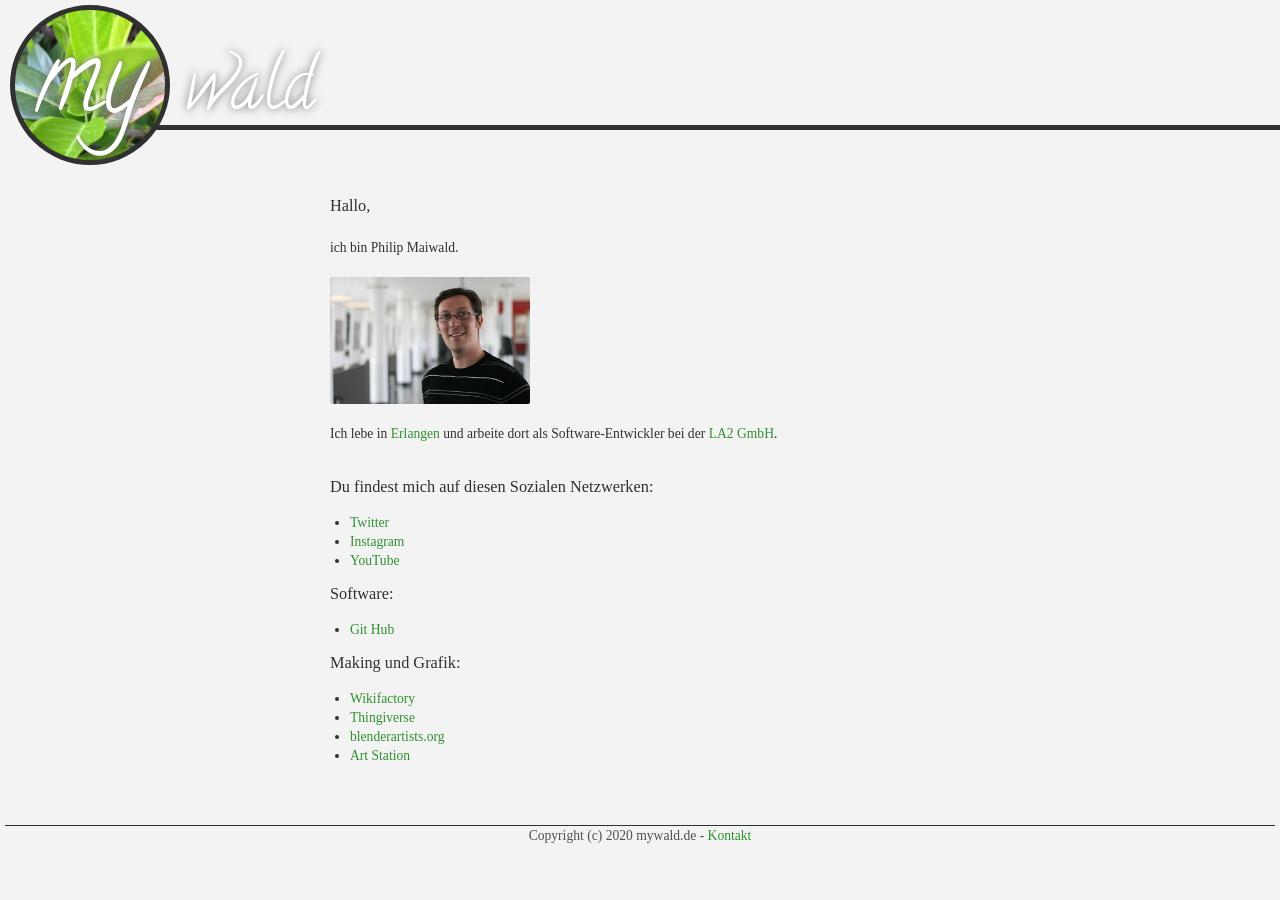
==== index.html @ 0346fffc "Webseite übernehmen (nur ausgelieferte Dateien) Aus archive/mywald2020 (64c2c71, web/) nur, was die " ====
<!doctype html>
<!-- paulirish.com/2008/conditional-stylesheets-vs-css-hacks-answer-neither/ -->
<!--[if lt IE 7]>
<html class="no-js lt-ie9 lt-ie8 lt-ie7" lang="en"> <![endif]-->
<!--[if IE 7]>
<html class="no-js lt-ie9 lt-ie8" lang="en"> <![endif]-->
<!--[if IE 8]>
<html class="no-js lt-ie9" lang="en"> <![endif]-->
<!--[if gt IE 8]><!-->
<html class="no-js" lang="en"> <!--<![endif]-->
<head>
    <meta charset="utf-8">
    <meta http-equiv="X-UA-Compatible" content="IE=edge,chrome=1">

    <title>mywald.de - Home</title>
    <meta name="description" content="">
    <meta name="viewport" content="width=device-width">
    <link rel="stylesheet" href="css/boilerplate.css">
    <link rel="stylesheet" href="css/base.css">
    <link rel="alternate" hreflang="en" href="en/index.html">

    <script src="js/libs/modernizr-2.5.3.min.js"></script>
</head>
<body>
<section id="content">
    <header>
        <div>my</div>
        <div>wald</div>
        <nav>
        </nav>
    </header>

    <aside>

    </aside>

    <section role="main">
        <article class="cols">
            <h1>Hallo,</h1>

            <p>ich bin Philip Maiwald.</p>

            <img src="img/phips.jpg" style="width:200px"/>
            <p>Ich lebe in <a href="https://www.google.de/maps/place/Erlangen/@49.5891559,10.9142722" target="_new">Erlangen</a> und arbeite dort als Software-Entwickler bei der <a href="http://www.la2.de" target="_new">LA2 GmbH</a>.</p>

            <h2>Du findest mich auf diesen Sozialen Netzwerken:</h2>
            <ul>
                <li><a href="https://twitter.com/philipmaiwald" target="_new">Twitter</a></li>
                <li><a href="https://www.instagram.com/pmywald/" target="_new">Instagram</a></li>
                <li><a href="https://www.youtube.com/channel/UCD4vo0VZ3nYKXbPnwBjCF8A" target="_new">YouTube</a></li>
            </ul>

            <h2>Software:</h2>
            <ul>
                <li><a href="https://github.com/mywald" target="_new">Git Hub</a></li>
            </ul>

            <h2>Making und Grafik:</h2>
            <ul>
                <li><a href="https://wikifactory.com/@mywald/" target="_new">Wikifactory</a></li>
                <li><a href="https://www.thingiverse.com/mywald/designs" target="_new">Thingiverse</a></li>
                <li><a href="https://blenderartists.org/u/mywald/summary" target="_new">blenderartists.org</a></li>
                <li><a href="https://www.artstation.com/artist/mywald" target="_new">Art Station</a></li>
            </ul>

        </article>
    </section>
    <footer>
        Copyright (c) 2020 mywald.de - <a href="de/impressum.html">Kontakt</a>
    </footer>

    <script src="js/libs/jquery-1.7.1.min.js"></script>
    <script src="js/plugins.js"></script>
    <script src="js/script.js"></script>
</section>
</body>
</html>
---- css/boilerplate.css ----
/*
 * HTML5 Boilerplate
 *
 * What follows is the result of much research on cross-browser styling.
 * Credit left inline and big thanks to Nicolas Gallagher, Jonathan Neal,
 * Kroc Camen, and the H5BP dev community and team.
 *
 * Detailed information about this CSS: h5bp.com/css
 *
 * ==|== normalize ==========================================================
 */


/* =============================================================================
   HTML5 display definitions
   ========================================================================== */

article, aside, details, figcaption, figure, footer, header, hgroup, nav, section { display: block; }
audio, canvas, video { display: inline-block; *display: inline; *zoom: 1; }
audio:not([controls]) { display: none; }
[hidden] { display: none; }


/* =============================================================================
   Base
   ========================================================================== */

/*
 * 1. Correct text resizing oddly in IE6/7 when body font-size is set using em units
 * 2. Prevent iOS text size adjust on device orientation change, without disabling user zoom: h5bp.com/g
 */

html { font-size: 100%; -webkit-text-size-adjust: 100%; -ms-text-size-adjust: 100%; }

html, button, input, select, textarea { font-family: sans-serif; color: #222; }

body { margin: 0; font-size: 1em; line-height: 1.4; }

/*
 * Remove text-shadow in selection highlight: h5bp.com/i
 * These selection declarations have to be separate
 * Also: hot pink! (or customize the background color to match your design)
 */

::-moz-selection { background: #fe57a1; color: #fff; text-shadow: none; }
::selection { background: #fe57a1; color: #fff; text-shadow: none; }


/* =============================================================================
   Links
   ========================================================================== */

a { color: #00e; }
a:visited { color: #551a8b; }
a:hover { color: #06e; }
a:focus { outline: thin dotted; }

/* Improve readability when focused and hovered in all browsers: h5bp.com/h */
a:hover, a:active { outline: 0; }


/* =============================================================================
   Typography
   ========================================================================== */

abbr[title] { border-bottom: 1px dotted; }

b, strong { font-weight: bold; }

blockquote { margin: 1em 40px; }

dfn { font-style: italic; }

hr { display: block; height: 1px; border: 0; border-top: 1px solid #ccc; margin: 1em 0; padding: 0; }

ins { background: #ff9; color: #000; text-decoration: none; }

mark { background: #ff0; color: #000; font-style: italic; font-weight: bold; }

/* Redeclare monospace font family: h5bp.com/j */
pre, code, kbd, samp { font-family: monospace, serif; _font-family: 'courier new', monospace; font-size: 1em; }

/* Improve readability of pre-formatted text in all browsers */
pre { white-space: pre; white-space: pre-wrap; word-wrap: break-word; }

q { quotes: none; }
q:before, q:after { content: ""; content: none; }

small { font-size: 85%; }

/* Position subscript and superscript content without affecting line-height: h5bp.com/k */
sub, sup { font-size: 75%; line-height: 0; position: relative; vertical-align: baseline; }
sup { top: -0.5em; }
sub { bottom: -0.25em; }


/* =============================================================================
   Lists
   ========================================================================== */

ul, ol { margin: 1em 0; padding: 0 0 0 40px; }
dd { margin: 0 0 0 40px; }
nav ul, nav ol { list-style: none; list-style-image: none; margin: 0; padding: 0; }


/* =============================================================================
   Embedded content
   ========================================================================== */

/*
 * 1. Improve image quality when scaled in IE7: h5bp.com/d
 * 2. Remove the gap between images and borders on image containers: h5bp.com/i/440
 */

img { border: 0; -ms-interpolation-mode: bicubic; vertical-align: middle; }

/*
 * Correct overflow not hidden in IE9
 */

svg:not(:root) { overflow: hidden; }


/* =============================================================================
   Figures
   ========================================================================== */

figure { margin: 0; }


/* =============================================================================
   Forms
   ========================================================================== */

form { margin: 0; }
fieldset { border: 0; margin: 0; padding: 0; }

/* Indicate that 'label' will shift focus to the associated form element */
label { cursor: pointer; }

/*
 * 1. Correct color not inheriting in IE6/7/8/9
 * 2. Correct alignment displayed oddly in IE6/7
 */

legend { border: 0; *margin-left: -7px; padding: 0; white-space: normal; }

/*
 * 1. Correct font-size not inheriting in all browsers
 * 2. Remove margins in FF3/4 S5 Chrome
 * 3. Define consistent vertical alignment display in all browsers
 */

button, input, select, textarea { font-size: 100%; margin: 0; vertical-align: baseline; *vertical-align: middle; }

/*
 * 1. Define line-height as normal to match FF3/4 (set using !important in the UA stylesheet)
 */

button, input { line-height: normal; }

/*
 * 1. Display hand cursor for clickable form elements
 * 2. Allow styling of clickable form elements in iOS
 * 3. Correct inner spacing displayed oddly in IE7 (doesn't effect IE6)
 */

button, input[type="button"], input[type="reset"], input[type="submit"] { cursor: pointer; -webkit-appearance: button; *overflow: visible; }

/*
 * Re-set default cursor for disabled elements
 */

button[disabled], input[disabled] { cursor: default; }

/*
 * Consistent box sizing and appearance
 */

input[type="checkbox"], input[type="radio"] { box-sizing: border-box; padding: 0; *width: 13px; *height: 13px; }
input[type="search"] { -webkit-appearance: textfield; -moz-box-sizing: content-box; -webkit-box-sizing: content-box; box-sizing: content-box; }
input[type="search"]::-webkit-search-decoration, input[type="search"]::-webkit-search-cancel-button { -webkit-appearance: none; }

/*
 * Remove inner padding and border in FF3/4: h5bp.com/l
 */

button::-moz-focus-inner, input::-moz-focus-inner { border: 0; padding: 0; }

/*
 * 1. Remove default vertical scrollbar in IE6/7/8/9
 * 2. Allow only vertical resizing
 */

textarea { overflow: auto; vertical-align: top; resize: vertical; }

/* Colors for form validity */
input:valid, textarea:valid {  }
input:invalid, textarea:invalid { background-color: #f0dddd; }


/* =============================================================================
   Tables
   ========================================================================== */

table { border-collapse: collapse; border-spacing: 0; }
td { vertical-align: top; }


/* =============================================================================
   Chrome Frame Prompt
   ========================================================================== */

.chromeframe { margin: 0.2em 0; background: #ccc; color: black; padding: 0.2em 0; }


/* ==|== primary styles =====================================================
   Author:
   ========================================================================== */
















/* ==|== media queries ======================================================
   EXAMPLE Media Query for Responsive Design.
   This example overrides the primary ('mobile first') styles
   Modify as content requires.
   ========================================================================== */

@media only screen and (min-width: 35em) {
  /* Style adjustments for viewports that meet the condition */
}



/* ==|== non-semantic helper classes ========================================
   Please define your styles before this section.
   ========================================================================== */

/* For image replacement */
.ir { display: block; border: 0; text-indent: -999em; overflow: hidden; background-color: transparent; background-repeat: no-repeat; text-align: left; direction: ltr; *line-height: 0; }
.ir br { display: none; }

/* Hide from both screenreaders and browsers: h5bp.com/u */
.hidden { display: none !important; visibility: hidden; }

/* Hide only visually, but have it available for screenreaders: h5bp.com/v */
.visuallyhidden { border: 0; clip: rect(0 0 0 0); height: 1px; margin: -1px; overflow: hidden; padding: 0; position: absolute; width: 1px; }

/* Extends the .visuallyhidden class to allow the element to be focusable when navigated to via the keyboard: h5bp.com/p */
.visuallyhidden.focusable:active, .visuallyhidden.focusable:focus { clip: auto; height: auto; margin: 0; overflow: visible; position: static; width: auto; }

/* Hide visually and from screenreaders, but maintain layout */
.invisible { visibility: hidden; }

/* Contain floats: h5bp.com/q */
.clearfix:before, .clearfix:after { content: ""; display: table; }
.clearfix:after { clear: both; }
.clearfix { *zoom: 1; }



/* ==|== print styles =======================================================
   Print styles.
   Inlined to avoid required HTTP connection: h5bp.com/r
   ========================================================================== */

@media print {
  * { background: transparent !important; color: black !important; box-shadow:none !important; text-shadow: none !important; filter:none !important; -ms-filter: none !important; } /* Black prints faster: h5bp.com/s */
  a, a:visited { text-decoration: underline; }
  a[href]:after { content: " (" attr(href) ")"; }
  abbr[title]:after { content: " (" attr(title) ")"; }
  .ir a:after, a[href^="javascript:"]:after, a[href^="#"]:after { content: ""; }  /* Don't show links for images, or javascript/internal links */
  pre, blockquote { border: 1px solid #999; page-break-inside: avoid; }
  thead { display: table-header-group; } /* h5bp.com/t */
  tr, img { page-break-inside: avoid; }
  img { max-width: 100% !important; }
  @page { margin: 0.5cm; }
  p, h2, h3 { orphans: 3; widows: 3; }
  h2, h3 { page-break-after: avoid; }
}
---- css/base.css ----
@font-face {
    font-family: 'CalligraffitiRegular';
    src: url('fonts/Calligraffiti-webfont.eot');
    src: url('fonts/Calligraffiti-webfont.eot') format('embedded-opentype'), url('fonts/Calligraffiti-webfont.woff') format('woff'), url('fonts/Calligraffiti-webfont.ttf') format('truetype'), url('fonts/Calligraffiti-webfont.svg#CalligraffitiRegular') format('svg');
    font-weight: normal;
    font-style: normal;
}

@font-face {
    font-family: 'BearpawRegular';
    src: url('fonts/BEARPAW_-webfont.eot');
    src: url('fonts/BEARPAW_-webfont.eot') format('embedded-opentype'), url('fonts/BEARPAW_-webfont.woff') format('woff'), url('fonts/BEARPAW_-webfont.ttf') format('truetype'), url('fonts/BEARPAW_-webfont.svg#BearpawRegular') format('svg');
    font-weight: normal;
    font-style: normal;
}

@font-face {
    font-family: 'vtks';
    src: url('fonts/vtks_animal_2-webfont.eot');
    src: url('fonts/vtks_animal_2-webfont.eot') format('embedded-opentype'), url('fonts/vtks_animal_2-webfont.woff') format('woff'), url('fonts/vtks_animal_2-webfont.ttf') format('truetype'), url('fonts/vtks_animal_2-webfont.svg#vtksanimal2Regular') format('svg');
    font-weight: normal;
    font-style: normal;

}

@font-face {
    font-family: 'SantanaRegular';
    src: url('fonts/Santana-webfont.eot');
    src: url('fonts/Santana-webfont.eot') format('embedded-opentype'), url('fonts/Santana-webfont.woff') format('woff'), url('fonts/Santana-webfont.ttf') format('truetype'), url('fonts/Santana-webfont.svg#SantanaRegular') format('svg');
    font-weight: normal;
    font-style: normal;
}

@font-face {
    font-family: 'RobotoLight';
    src: url('fonts/Roboto-Light-webfont.eot');
    src: url('fonts/Roboto-Light-webfont.eot?#iefix') format('embedded-opentype'),
    url('fonts/Roboto-Light-webfont.woff') format('woff'),
    url('fonts/Roboto-Light-webfont.ttf') format('truetype'),
    url('fonts/Roboto-Light-webfont.svg#RobotoLight') format('svg');
    font-weight: normal;
    font-style: normal;
}


@font-face {
    font-family: 'RobotoThin';
    src: url('fonts/Roboto-Thin-webfont.eot');
    src: url('fonts/Roboto-Thin-webfont.eot?#iefix') format('embedded-opentype'),
    url('fonts/Roboto-Thin-webfont.woff') format('woff'),
    url('fonts/Roboto-Thin-webfont.ttf') format('truetype'),
    url('fonts/Roboto-Thin-webfont.svg#RobotoThin') format('svg');
    font-weight: normal;
    font-style: normal;

}
/*
-- Default ("normale" Bildschirme / iPad Landscape) --
*/

body {
    background-color: #f3f3f3;
    background-attachment: fixed;
}

header {
    border-bottom: 5px solid #303030;
    margin-left: 80px;
    height: 125px;
}

header div:nth-child(1) {
    background-color: rgb(114, 157, 112);
    background-image: url(../img/logo.jpg);
    -moz-background-size: 100% 100%;
    -webkit-background-size: 100% 100%;
    background-size: 100% 100%;
    background-position: 50% 50%;
    border: 5px solid #303030;
    -moz-border-radius: 80px;
    -webkit-border-radius: 80px;
    border-radius: 80px;
    color: white;
    float: left;
    height: 140px;
    width: 150px;
    margin: 5px 0px -5px -70px;
    font-size: 100px;
    padding-top: 10px;
    text-align: center;
    font-family: 'CalligraffitiRegular';
    text-shadow: 0px 0px 8px #707070;
}

.no-fontface header div:nth-child(1) {
    font-family: 'Handwriting - Dakota', 'Palatino Linotype';
    font-size: 80px;
    padding-top: 20px;
    height: 130px;
}

header div:nth-child(2) {
    float: left;
    color: white;
    font-size: 70px;
    padding-top: 45px;
    padding-left: 15px;
    font-family: 'CalligraffitiRegular';
    text-shadow: 0px 0px 8px #707070;
}

.no-fontface header div:nth-child(2) {
    font-family: 'Handwriting - Dakota', 'Palatino Linotype';
    font-size: 60px;
    padding-top: 50px;
    padding-left: 10px;
}

header nav {
    float: right;
    font-family: BearpawRegular;
    font-size: 2.3em;
    margin-top: 87px;
    margin-right: 5%;
}

.no-fontface header nav {
    font-family: Arial;
    font-size: 1.5em;
}

header nav a {
    color: white;
    font-weight: normal;
    text-decoration: none;
    margin-top: -20px;
    padding: 25px 30px 50px 20px;
    display: block;
    float: left;
    text-shadow: 0px 0px 5px #707070;
}

header nav a:hover {
    color: white;
}

header nav a:visited {
    color: white;
}

header nav a:hover,
header nav a:target,
header nav a.active {
    background-image: url(../img/leaf.png);
    -moz-background-size: 100% 100%;
    -webkit-background-size: 100% 100%;
    background-size: 100% 100%;
    background-repeat: no-repeat;
    background-position: 50% 50%;
    text-shadow: 0px 0px 5px #000000;
    -webkit-transform: scale(1.3) rotate(10deg) translate(0px, -30px);
    -webkit-transition: background-size 0.3s ease-in;
    -webkit-transition: -webkit-transform 0.3s 0.1s ease-in;
    -moz-transform: scale(1.3) rotate(10deg) translate(0px, -30px);
    -moz-transition: background-size 0.3s ease-in;
    -moz-transition: -moz-transform 0.3s 0.1s ease-in;
}

header nav a:hover:nth-of-type(odd),
header nav a:target:nth-of-type(odd),
header nav a.active:nth-of-type(odd) {
    -webkit-transform: scale(1.3) rotate(-10deg) translate(0px, -30px);
    -moz-transform: scale(1.3) rotate(-10deg) translate(0px, -30px);
}

aside {
    clear: left;
    float: left;
    margin-top: 30px;
    width: 0%;
    min-width: 0px;
}

aside nav a {
    background-image: url('../img/wood_small_stilisiert.png');
    background-repeat: no-repeat;
    background-size: 100% 100%;
    -moz-background-size: 100% 100%;
    padding: 10px;
    margin: 10px;
    display: list-item;
    list-style: none;
    color: rgba(80, 70, 10, 0.8);
    text-align: center;
    font-family: vtks;
    font-size: 1.4em;
    text-shadow: 2px 2px 0px rgba(130, 130, 130, 0.6);
    text-decoration: none;
}

aside nav a:visited {
    color: rgba(80, 70, 10, 0.8);
}

aside nav a:hover {
    color: white;
    text-shadow: 0px 0px 3px rgb(0, 0, 0);
}

aside nav a:nth-of-type(1) {
    -webkit-transform: rotate(-2deg) translate(2px, 3px);
}

aside nav a:nth-of-type(2) {
    -webkit-transform: rotate(-1deg) translate(-2px, 1px);
}

aside nav a:nth-of-type(3) {
    -webkit-transform: rotate(2deg) translate(4px, -1px);
}

aside nav a:nth-of-type(4) {
    -webkit-transform: rotate(-2deg) translate(3px, 2px);
}

aside section {
    background-image: url('../img/wood_small_stilisiert.png');
    -moz-background-size: 100% 100%;
    background-size: 100% 100%;
    text-align: center;
    padding: 10px;
    margin: 10px;
}

section[role=main] {
    color: #303030;
    margin: auto;
    padding: 0px;
    width: 50%;
    margin-top: 65px;
}

section[role=main] a {
    color: #309030;
    text-decoration: none;
}

section[role=main] article {
    padding-left: 10px;
    font-family: RobotoThin;
    font-size: 0.85em;
}

section[role=main] article.cols {
    /*-webkit-column-count: 3;
    -webkit-column-gap: 25px;
    -webkit-column-rule: 1px dotted rgba(255, 255, 255, 0.3);
    -moz-column-count: 3;
    -moz-column-gap: 25px;
    -moz-column-rule: 1px dotted rgba(255, 255, 255, 0.3);  */
}

section[role=main] article.cols p.newcolumn {
   /* -webkit-column-break-before: always;
    -moz-column-break-before: always;
    column-break-before: always;        */
}

.no-fontface section[role=main] article {
    font-family: Arial;
    font-size: 0.8em;
}

section[role=main] article img {
    width: 100%;
    margin: 0px 0px 20px 0px;
    border-radius: 2px;
}

.no-csscolumns section[role=main] article img {
    width: 30%;
    float: left;
}

section[role=main] article p {
    padding: 0px 0px 20px 0px;
    margin: 0px;
}

section[role=main] article ul {
    padding: 0 0 0 20px;
}

section[role=main] article h1 {
    font-family: RobotoThin;
    font-size: 2.0em;
    font-weight: normal;
    margin: 0px 0px 20px 0px;
}

section[role=main] article h1,
section[role=main] article h2,
section[role=main] article h3 {
    /*-webkit-column-span: all;*/
    font-family: RobotoThin;
    font-size: 1.2em;
    font-weight: normal;

}

.no-fontface section[role=main] article h1 {
    font-family: Arial;
    font-size: 1.9em;
}

footer {
    font-family: RobotoThin;
    font-size: 0.85em;
    margin: 60px 5px 20px 5px;
    text-align: center;
    border-top: 1px solid #303030;
    color: #505050;
    text-shadow: 0px, 0px, 3px, rgb(0, 0, 0);
}

footer a {
    color: #309030;
    text-decoration: none;
}

footer a:visited {
    color: #309030;
}

.no-fontface footer {
    font-family: Arial;
    font-size: 0.8em;
}

/*
-- Große Bildschirme (Desktop > 1024) --
*/
@media all and (min-width : 1024px) {
    section[role=main] article.cols {
        /*-webkit-column-count: 4;     */
    }
}

/*
-- Sehr große Bildschirme (Desktop > 1240) --
*/
@media all and (min-width : 1280px) {
    section#content {
        width: 1280px;
        margin: 0px auto;
    }
}

/*
-- Kleine Bildschirme (iPad Portrait) --
*/
@media all and (max-width : 801px) {
    section[role=main] article.cols {
        /*-webkit-column-count: 2; */
    }

    header div:nth-child(1) {
        border: 3px solid white;
        -moz-border-radius: 60px;
        -webkit-border-radius: 60px;
        border-radius: 60px;
        height: 80px;
        width: 90px;
        margin: 5px 0px -5px -40px;
        font-size: 55px;
        padding-top: 10px;
    }

    .no-fontface header div:nth-child(1) {
        font-family: Arial;
        font-size: 55px;
        padding-top: 10px;
        height: 80px;
    }

    header div:nth-child(2) {
        font-size: 40px;
        padding-top: 32px;
        padding-left: 5px;
    }

    .no-fontface header div:nth-child(2) {
        font-family: Arial;
        font-size: 20px;
        padding-top: 32px;
        padding-left: 5px;
    }

    header {
        border-bottom-width: 3px;
        margin-left: 45px;
        height: 75px;
    }

    header nav {
        font-size: 2.0em;
        margin-top: 30px;
        margin-right: 2%;
    }

    .no-fontface header nav {
        font-family: Arial;
        font-size: 1.2em;
        margin-top: 40px;
        margin-right: 2%;
    }

    header nav a {
        margin-top: -20px;
        padding: 25px 30px 35px 20px;
        display: block;
    }

    header nav a:hover,
    header nav a:target,
    header nav a.active {
        -webkit-transform: scale(1) rotate(8deg) translate(0px, -15px);
    }

    header nav a:hover:nth-of-type(odd),
    header nav a:target:nth-of-type(odd),
    header nav a.active:nth-of-type(odd) {
        -webkit-transform: scale(1) rotate(-8deg) translate(0px, -15px);
    }

    aside {
        float: none;
        margin: 0px;
        padding: 0px;
        width: auto;
        min-width: auto;
        clear: right;
    }

    aside nav {
        float: right;
    }

    aside nav a {
        float: left;
        font-size: 1.2em;
    }

    aside nav a:hover {
        color: rgb(133, 194, 28);
        text-shadow: 0px 0px 2px rgba(0, 0, 0, 0.9);
    }

    aside section {
        float: left;
    }

    section[role=main] {
        clear: both;
        margin: 0px;
        padding-top: 20px;
        width: 100%;
    }

}

/*
-- Smartphone Landscape --
*/
@media all and (max-width : 480px) {
    header {
        margin-left: 0px;
        height: 40px;
        background-color: rgb(114, 157, 112);
        background-image: url(../img/logo.jpg);
        background-size: 100% auto;
        background-position: bottom;
    }

    header div:nth-child(1) {
        background: none;
        border: none;
        height: 50px;
        float: left;
        width: auto;
        margin: 0px 0px 0px 10px;
        font-size: 2em;
        padding-top: 5px;
    }

    .no-fontface header div:nth-child(1) {
        font-family: 'Handwriting - Dakota', 'Palatino Linotype';
        font-size: 2em;
        padding-top: 5px;
        height: 50px;
    }

    header div:nth-child(2) {
        float: left;
        font-size: 2em;
        padding: 0px;
        padding-top: 5px;
        margin: 0px;
        text-shadow: 0px 0px 8px #707070;
    }

    .no-fontface header div:nth-child(2) {
        font-family: 'Handwriting - Dakota', 'Palatino Linotype';
        font-size: 2em;
        padding-top: 5px;
        padding-left: 0px;
    }

    header nav {
        font-size: 1.8em;
        margin-top: 8px;
        margin-right: 0%;
    }

    .no-fontface header nav {
        font-family: Arial;
        font-size: 1em;
        margin-top: 18px;
        margin-right: 0%;
    }

    header nav a {
        margin: 0px 10px 0px 10px;
        padding: 0px;
    }

    header nav a:hover,
    header nav a:target,
    header nav a.active {
        background: none;
        color: rgb(143, 214, 38);
        -webkit-transform: scale(1) rotate(0deg) translate(0px, 0px);
    }

    header nav a:hover:nth-of-type(odd),
    header nav a:target:nth-of-type(odd),
    header nav a.active:nth-of-type(odd) {
        -webkit-transform: scale(1) rotate(0deg) translate(0px, 0px);
    }

    aside nav {
        background-image: url(../img/wood_small_stilisiert.png);
        background-repeat: no-repeat;
        background-size: 100% 100%;
        width: 96%;
        padding: 0px 2% 5px 2%;
    }

    aside nav a {
        background: none;
        padding: 0px;
        margin: 5px 25px 0px 10px;
    }

    aside nav a:nth-of-type(1) {
        -webkit-transform: rotate(0deg) translate(0px, 0px);
    }

    aside nav a:nth-of-type(2) {
        -webkit-transform: rotate(0deg) translate(0px, 0px);
    }

    aside nav a:nth-of-type(3) {
        -webkit-transform: rotate(0deg) translate(0px, 0px);
    }

    aside nav a:nth-of-type(4) {
        -webkit-transform: rotate(0deg) translate(0px, 0px);
    }

    aside section {
        width: 96%;
        margin: 10px 0px 0px 0px;
        padding: 2%;
    }

    section[role=main] article {
        padding-top: 20px;
    }
    section[role=main] article.cols {
        -webkit-column-count: 0;
        column-count:0;
    }

    section[role=main] article img {

    }
}

/*
-- Smartphone Portrait --
*/
@media all and (max-width : 320px) {
    section[role=main] article img {

    }
}

/*
-- Printer --
*/
@media print {
    aside {
        display: none;
    }

    header {
        border: none;
        margin: 0px;
        padding: 0px;
    }

    header div:nth-child(1) {
        font-size: 2em;
        margin: 0px;
        padding: 0px;
        width: auto;
        height: auto;
        border: none;
    }

    header div:nth-child(2) {
        font-size: 2em;
        margin: 0px;
        border: none;
        padding: 0px;
    }

    header nav {
        float: right;
        margin: 0px;
        padding: 0px;
    }

    header nav a {
        margin: 0px;
        padding: 0px;
        display: none;
    }

    header nav a:target,
    header nav a.active {
        display: block;
        -webkit-transform: scale(1) rotate(0deg) translate(0px, 0px);
    }

    header nav a:target:nth-of-type(odd),
    header nav a.active:nth-of-type(odd) {
        -webkit-transform: scale(1) rotate(0deg) translate(0px, 0px);
    }

    section[role=main] {
        margin: 0px;
        padding: 0px;
        width: 100%;
    }

    section[role=main] article {
        font-family: Times New Roman;
        font-size: 1em;
    }

    section[role=main] article img {

    }

    footer {
        display: none;
    }
}

/*
IE6:
 lt-ie9 lt-ie8 lt-ie7 
 js no-flexbox no-webgl 
 no-rgba no-multiplebgs no-backgroundsize no-borderimage 
 no-borderradius no-boxshadow no-textshadow no-opacity no-cssanimations 
 no-csscolumns no-cssgradients no-csstransforms 
 no-csstransforms3d no-csstransitions fontface no-generatedcontent 
*/

.lt-ie7 header {
    margin: 0px;
    padding: 0px 0px 0px 10px;
    height: 20px;
    background-color: black;
    background-image: url(../img/logo.jpg);
    background-repeat: no-repeat;
    background-position: bottom left;
}

.lt-ie7 header div {
    font-family: verdana;
    font-size: 30px;
    color: white;
    width: auto;
    float: left;
}

.lt-ie7 header nav {
    padding: 10px 0px 0px 0px;
    margin: 0px;
    height: 0px;
}

.lt-ie7 header nav a {
    font-family: arial;
    padding: 0px;
    margin: 0px 10px 0px 10px;
    height: 0px;
    font-size: 0.9em;
}

.lt-ie7 header nav a:hover,
.lt-ie7 header nav a:target,
.lt-ie7 header nav a.active {
    background: none;
    text-decoration: underline;
    color: green;
}

.lt-ie7 h1 {
    font-family: tahoma;
    font-size: 1.8em;
    font-weight: bold;
}

.lt-ie7 section {
    font-family: tahoma;
    font-size: 0.9em;
    font-weight: normal;
    color: white;
}

.lt-ie7 aside section {
    font-family: tahoma;
    font-size: 1.0em;
    font-weight: bold;
    color: black;
}

.lt-ie7 aside nav a {
    font-family: tahoma;
    font-size: 1.4em;
    font-weight: bold;
    color: black;
    background-image: url(../img/wood_small_stilisiert_squared.png);
    background-repeat: no-repeat;
    background-size: 100% 100%;
}

.lt-ie7 aside {
    padding: 0px;
    margin: 15px 0px 0px 0px;
    width: 230px;
}

.appicon {
    border-radius: 8px !important;
    float:left  !important;
    width: 100px !important;
    height: 100px  !important;
    margin-right: 20px  !important;
}
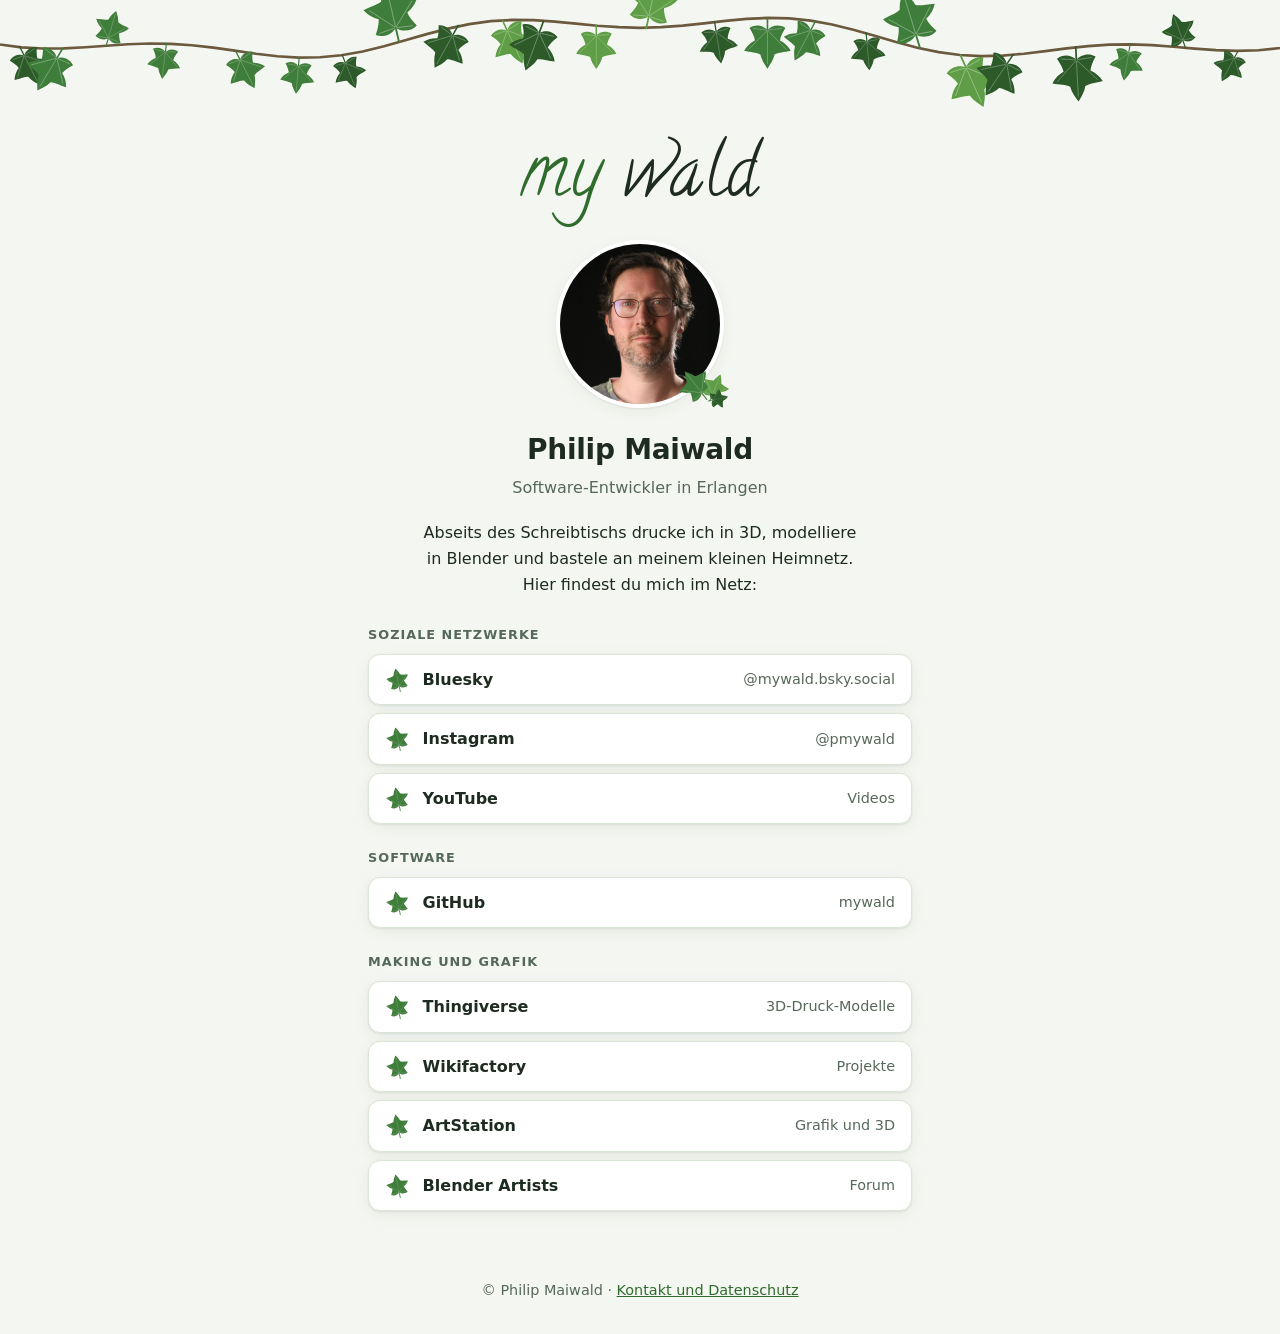
==== commit 7c904e3e: "Neue Visitenkarte mit Efeu statt der Seite von 2017 Eine Seite ohne Boilerplate, jQuery und Moderniz" ====
--- a/index.html
+++ b/index.html
@@ -1,77 +1,149 @@
-<!doctype html>
-<!-- paulirish.com/2008/conditional-stylesheets-vs-css-hacks-answer-neither/ -->
-<!--[if lt IE 7]>
-<html class="no-js lt-ie9 lt-ie8 lt-ie7" lang="en"> <![endif]-->
-<!--[if IE 7]>
-<html class="no-js lt-ie9 lt-ie8" lang="en"> <![endif]-->
-<!--[if IE 8]>
-<html class="no-js lt-ie9" lang="en"> <![endif]-->
-<!--[if gt IE 8]><!-->
-<html class="no-js" lang="en"> <!--<![endif]-->
+<!DOCTYPE html>
+<html lang="de">
 <head>
     <meta charset="utf-8">
-    <meta http-equiv="X-UA-Compatible" content="IE=edge,chrome=1">
-
-    <title>mywald.de - Home</title>
-    <meta name="description" content="">
-    <meta name="viewport" content="width=device-width">
-    <link rel="stylesheet" href="css/boilerplate.css">
-    <link rel="stylesheet" href="css/base.css">
-    <link rel="alternate" hreflang="en" href="en/index.html">
-
-    <script src="js/libs/modernizr-2.5.3.min.js"></script>
+    <meta name="viewport" content="width=device-width, initial-scale=1">
+    <title>Philip Maiwald – my wald</title>
+    <meta name="description" content="Philip Maiwald, Software-Entwickler aus Erlangen – hier geht es zu meinen Profilen
+          auf Bluesky, Instagram, YouTube, GitHub, Thingiverse und ArtStation.">
+    <meta name="theme-color" content="#f4f7f1" media="(prefers-color-scheme: light)">
+    <meta name="theme-color" content="#0e1712" media="(prefers-color-scheme: dark)">
+    <link rel="icon" href="favicon.ico" sizes="32x32">
+    <link rel="icon" href="favicon.svg" type="image/svg+xml">
+    <link rel="apple-touch-icon" href="img/apple-touch-icon.png">
+    <link rel="stylesheet" href="css/mywald.css">
 </head>
 <body>
-<section id="content">
-    <header>
-        <div>my</div>
-        <div>wald</div>
-        <nav>
-        </nav>
-    </header>
 
-    <aside>
+<!-- Efeublatt wie im Favicon (favicon.svg); Farbe von der Umgebung (currentColor), Stiel unten bei (50, 98) -->
+<svg xmlns="http://www.w3.org/2000/svg" width="0" height="0" style="position:absolute">
+    <symbol id="efeu" viewBox="0 0 100 100">
+        <path fill="currentColor" d="M50 76 C57 84 71 88 83 80 C78 72 74 64 73 57 C81 53 88 47 93 38 C81 35 70 35 63 31
+              C61 21 55 13 50 5 C45 13 39 21 37 31 C30 35 19 35 7 38 C12 47 19 53 27 57 C26 64 22 72 17 80
+              C29 88 43 84 50 76 Z"/>
+        <path class="ader" fill="none" stroke-linecap="round"
+              d="M50 76 L50 14 M50 76 L84 41 M50 76 L16 41 M50 76 L76 79 M50 76 L24 79"/>
+        <path class="stiel" fill="none" stroke="currentColor" stroke-width="3" stroke-linecap="round" d="M50 76 L50 98"/>
+    </symbol>
+</svg>
 
-    </aside>
+<!-- Wortspiel: Maiwald → „my wald“. Oben deshalb ein Blätterdach aus Efeu (wiegt sich leicht, außer bei
+     „Bewegung reduzieren“). -->
+<header class="kopf">
+    <svg class="blaetterdach" viewBox="0 0 1200 150" preserveAspectRatio="xMidYMin slice" aria-hidden="true">
+            <path class="ranke" d="M-20 37.7 L0.0 41.7 L20.0 44.4 L40.0 45.5 L60.0 45.4 L80.0 44.3 L100.0 42.9 L120.0 41.5 L140.0 40.8 L160.0 41.1 L180.0 42.4 L200.0 44.7 L220.0 47.5 L240.0 50.4 L260.0 52.7 L280.0 54.0 L300.0 53.7 L320.0 51.8 L340.0 48.3 L360.0 43.4 L380.0 37.8 L400.0 32.0 L420.0 26.8 L440.0 22.6 L460.0 19.8 L480.0 18.7 L500.0 18.9 L520.0 20.3 L540.0 22.2 L560.0 24.1 L580.0 25.5 L600.0 26.1 L620.0 25.5 L640.0 24.0 L660.0 21.9 L680.0 19.6 L700.0 17.7 L720.0 16.8 L740.0 17.3 L760.0 19.4 L780.0 23.0 L800.0 27.9 L820.0 33.6 L840.0 39.4 L860.0 44.7 L880.0 48.9 L900.0 51.6 L920.0 52.6 L940.0 52.1 L960.0 50.4 L980.0 47.9 L1000.0 45.4 L1020.0 43.2 L1040.0 41.9 L1060.0 41.6 L1080.0 42.3 L1100.0 43.8 L1120.0 45.6 L1140.0 47.0 L1160.0 47.7 L1180.0 47.1 L1200.0 45.0 L1220.0 41.4 L1240.0 36.6"/>
+            <g transform="translate(18 44) rotate(153)"><g class="wiegen" style="--dauer:5.2s;--start:-6.6s"><use href="#efeu" class="ton-c" x="-22" y="-42" width="43" height="43"/></g></g>
+            <g transform="translate(59 45) rotate(211)"><g class="wiegen" style="--dauer:5.1s;--start:-3.5s"><use href="#efeu" class="ton-a" x="-25" y="-49" width="50" height="50"/></g></g>
+            <g transform="translate(99 43) rotate(16)"><g class="wiegen" style="--dauer:8.8s;--start:-5.0s"><use href="#efeu" class="ton-a" x="-18" y="-36" width="37" height="37"/></g></g>
+            <g transform="translate(156 41) rotate(187)"><g class="wiegen" style="--dauer:8.9s;--start:-0.4s"><use href="#efeu" class="ton-a" x="-18" y="-35" width="36" height="36"/></g></g>
+            <g transform="translate(221 48) rotate(153)"><g class="wiegen" style="--dauer:7.3s;--start:-4.5s"><use href="#efeu" class="ton-a" x="-21" y="-41" width="42" height="42"/></g></g>
+            <g transform="translate(281 54) rotate(185)"><g class="wiegen" style="--dauer:6.5s;--start:-4.4s"><use href="#efeu" class="ton-a" x="-18" y="-36" width="37" height="37"/></g></g>
+            <g transform="translate(321 52) rotate(158)"><g class="wiegen" style="--dauer:7.1s;--start:-6.2s"><use href="#efeu" class="ton-c" x="-18" y="-35" width="36" height="36"/></g></g>
+            <g transform="translate(374 39) rotate(-13)"><g class="wiegen" style="--dauer:7.8s;--start:-2.0s"><use href="#efeu" class="ton-a" x="-30" y="-59" width="60" height="60"/></g></g>
+            <g transform="translate(430 24) rotate(209)"><g class="wiegen" style="--dauer:6.8s;--start:-4.9s"><use href="#efeu" class="ton-c" x="-24" y="-48" width="49" height="49"/></g></g>
+            <g transform="translate(471 19) rotate(155)"><g class="wiegen" style="--dauer:5.6s;--start:-3.9s"><use href="#efeu" class="ton-b" x="-24" y="-47" width="48" height="48"/></g></g>
+            <g transform="translate(510 20) rotate(200)"><g class="wiegen" style="--dauer:8.2s;--start:-6.5s"><use href="#efeu" class="ton-c" x="-26" y="-52" width="53" height="53"/></g></g>
+            <g transform="translate(559 24) rotate(180)"><g class="wiegen" style="--dauer:5.3s;--start:-0.7s"><use href="#efeu" class="ton-b" x="-22" y="-43" width="44" height="44"/></g></g>
+            <g transform="translate(606 26) rotate(12)"><g class="wiegen" style="--dauer:7.6s;--start:-7.9s"><use href="#efeu" class="ton-b" x="-27" y="-52" width="54" height="54"/></g></g>
+            <g transform="translate(670 21) rotate(171)"><g class="wiegen" style="--dauer:6.4s;--start:-7.5s"><use href="#efeu" class="ton-c" x="-21" y="-41" width="42" height="42"/></g></g>
+            <g transform="translate(719 17) rotate(180)"><g class="wiegen" style="--dauer:8.1s;--start:-1.0s"><use href="#efeu" class="ton-a" x="-26" y="-50" width="51" height="51"/></g></g>
+            <g transform="translate(765 20) rotate(208)"><g class="wiegen" style="--dauer:5.7s;--start:-3.2s"><use href="#efeu" class="ton-a" x="-22" y="-44" width="45" height="45"/></g></g>
+            <g transform="translate(812 31) rotate(175)"><g class="wiegen" style="--dauer:6.1s;--start:-3.3s"><use href="#efeu" class="ton-c" x="-19" y="-37" width="38" height="38"/></g></g>
+            <g transform="translate(862 45) rotate(-17)"><g class="wiegen" style="--dauer:5.6s;--start:-5.3s"><use href="#efeu" class="ton-a" x="-29" y="-58" width="59" height="59"/></g></g>
+            <g transform="translate(900 52) rotate(156)"><g class="wiegen" style="--dauer:5.0s;--start:-3.4s"><use href="#efeu" class="ton-b" x="-29" y="-56" width="57" height="57"/></g></g>
+            <g transform="translate(950 51) rotate(214)"><g class="wiegen" style="--dauer:8.4s;--start:-7.6s"><use href="#efeu" class="ton-c" x="-25" y="-49" width="50" height="50"/></g></g>
+            <g transform="translate(1009 44) rotate(177)"><g class="wiegen" style="--dauer:8.2s;--start:-3.1s"><use href="#efeu" class="ton-c" x="-27" y="-54" width="55" height="55"/></g></g>
+            <g transform="translate(1060 42) rotate(190)"><g class="wiegen" style="--dauer:5.8s;--start:-7.9s"><use href="#efeu" class="ton-a" x="-18" y="-36" width="37" height="37"/></g></g>
+            <g transform="translate(1112 45) rotate(-20)"><g class="wiegen" style="--dauer:5.6s;--start:-0.8s"><use href="#efeu" class="ton-c" x="-19" y="-36" width="37" height="37"/></g></g>
+            <g transform="translate(1161 48) rotate(208)"><g class="wiegen" style="--dauer:6.5s;--start:-5.1s"><use href="#efeu" class="ton-c" x="-17" y="-34" width="35" height="35"/></g></g>
+    </svg>
+    <p class="schriftzug" aria-label="my wald"><span class="my">my</span> wald</p>
+</header>
 
-    <section role="main">
-        <article class="cols">
-            <h1>Hallo,</h1>
+<main class="karte">
+    <div class="portrait">
+        <img src="img/philip.jpg" width="640" height="640" alt="Philip Maiwald">
+        <svg class="anstecker" viewBox="0 0 100 100" aria-hidden="true">
+            <g transform="translate(46 70) rotate(-38)"><use href="#efeu" class="ton-a" x="-26" y="-51" width="52" height="52"/></g>
+            <g transform="translate(50 72) rotate(22)"><use href="#efeu" class="ton-b" x="-21" y="-41" width="42" height="42"/></g>
+            <g transform="translate(48 72) rotate(78)"><use href="#efeu" class="ton-c" x="-15" y="-29" width="30" height="30"/></g>
+        </svg>
+    </div>
 
-            <p>ich bin Philip Maiwald.</p>
+    <h1>Philip Maiwald</h1>
+    <p class="rolle">Software-Entwickler in Erlangen</p>
+    <p class="intro">Abseits des Schreibtischs drucke ich in 3D, modelliere in Blender und bastele an meinem
+        kleinen Heimnetz. Hier findest du mich im Netz:</p>
 
-            <img src="img/phips.jpg" style="width:200px"/>
-            <p>Ich lebe in <a href="https://www.google.de/maps/place/Erlangen/@49.5891559,10.9142722" target="_new">Erlangen</a> und arbeite dort als Software-Entwickler bei der <a href="http://www.la2.de" target="_new">LA2 GmbH</a>.</p>
+    <nav class="links" aria-label="Profile">
+        <h2>Soziale Netzwerke</h2>
+        <ul>
+            <li><a href="https://bsky.app/profile/mywald.bsky.social" rel="me">
+                <svg class="blatt" aria-hidden="true"><use href="#efeu"/></svg>
+                <span class="name">Bluesky</span><span class="wo">@mywald.bsky.social</span></a></li>
+            <li><a href="https://www.instagram.com/pmywald/" rel="me">
+                <svg class="blatt" aria-hidden="true"><use href="#efeu"/></svg>
+                <span class="name">Instagram</span><span class="wo">@pmywald</span></a></li>
+            <li><a href="https://www.youtube.com/channel/UCD4vo0VZ3nYKXbPnwBjCF8A" rel="me">
+                <svg class="blatt" aria-hidden="true"><use href="#efeu"/></svg>
+                <span class="name">YouTube</span><span class="wo">Videos</span></a></li>
+        </ul>
 
-            <h2>Du findest mich auf diesen Sozialen Netzwerken:</h2>
-            <ul>
-                <li><a href="https://twitter.com/philipmaiwald" target="_new">Twitter</a></li>
-                <li><a href="https://www.instagram.com/pmywald/" target="_new">Instagram</a></li>
-                <li><a href="https://www.youtube.com/channel/UCD4vo0VZ3nYKXbPnwBjCF8A" target="_new">YouTube</a></li>
-            </ul>
+        <h2>Software</h2>
+        <ul>
+            <li><a href="https://github.com/mywald" rel="me">
+                <svg class="blatt" aria-hidden="true"><use href="#efeu"/></svg>
+                <span class="name">GitHub</span><span class="wo">mywald</span></a></li>
+        </ul>
 
-            <h2>Software:</h2>
-            <ul>
-                <li><a href="https://github.com/mywald" target="_new">Git Hub</a></li>
-            </ul>
+        <h2>Making und Grafik</h2>
+        <ul>
+            <li><a href="https://www.thingiverse.com/mywald/designs" rel="me">
+                <svg class="blatt" aria-hidden="true"><use href="#efeu"/></svg>
+                <span class="name">Thingiverse</span><span class="wo">3D-Druck-Modelle</span></a></li>
+            <li><a href="https://wikifactory.com/@mywald/" rel="me">
+                <svg class="blatt" aria-hidden="true"><use href="#efeu"/></svg>
+                <span class="name">Wikifactory</span><span class="wo">Projekte</span></a></li>
+            <li><a href="https://www.artstation.com/artist/mywald" rel="me">
+                <svg class="blatt" aria-hidden="true"><use href="#efeu"/></svg>
+                <span class="name">ArtStation</span><span class="wo">Grafik und 3D</span></a></li>
+            <li><a href="https://blenderartists.org/u/mywald/summary" rel="me">
+                <svg class="blatt" aria-hidden="true"><use href="#efeu"/></svg>
+                <span class="name">Blender Artists</span><span class="wo">Forum</span></a></li>
+        </ul>
+    </nav>
+</main>
 
-            <h2>Making und Grafik:</h2>
-            <ul>
-                <li><a href="https://wikifactory.com/@mywald/" target="_new">Wikifactory</a></li>
-                <li><a href="https://www.thingiverse.com/mywald/designs" target="_new">Thingiverse</a></li>
-                <li><a href="https://blenderartists.org/u/mywald/summary" target="_new">blenderartists.org</a></li>
-                <li><a href="https://www.artstation.com/artist/mywald" target="_new">Art Station</a></li>
-            </ul>
+<footer class="fuss">
+    <p>© Philip Maiwald ·
+        <button class="link" type="button" popovertarget="kontakt">Kontakt und Datenschutz</button></p>
+</footer>
 
-        </article>
-    </section>
-    <footer>
-        Copyright (c) 2020 mywald.de - <a href="de/impressum.html">Kontakt</a>
-    </footer>
+<!-- Ohne JavaScript: popover öffnet und schließt der Browser selbst (auch per Esc oder Klick daneben) -->
+<div class="dialog" id="kontakt" popover role="dialog" aria-labelledby="kontakt-titel">
+    <button class="dialog-close" type="button" popovertarget="kontakt" popovertargetaction="hide"
+            aria-label="Schließen">×</button>
+    <h2 id="kontakt-titel">Kontakt</h2>
+    <p>Das ist meine private Seite – ohne Werbung und ohne geschäftlichen Zweck. Du erreichst mich per E-Mail an
+        <a href="mailto:philip@mywald.de">philip@mywald.de</a>.</p>
 
-    <script src="js/libs/jquery-1.7.1.min.js"></script>
-    <script src="js/plugins.js"></script>
-    <script src="js/script.js"></script>
-</section>
+    <h2>Datenschutzerklärung</h2>
+    <p>Diese Webseite ist ohne Registrierung zugänglich. Ich verwende keine Cookies und keine Analyse-Software;
+        Schrift und Bilder liegen auf dieser Seite selbst, es werden keine Inhalte von anderen Servern nachgeladen.
+        Daher werden nur folgende Daten von dir an meinen Provider übermittelt: deine IP-Adresse, der verwendete
+        Browser (Version, Betriebssystem), die eingestellte bevorzugte Sprache, die Uhrzeit des Besuchs und von welcher
+        Seite du über einen Link zu dieser Seite gefolgt bist. Diese Daten werden aus technischen Gründen an alle
+        Webseiten gesendet, die du besuchst. Um daraus Rückschlüsse auf deine Identität zu ziehen, sind weitere
+        Informationen von deinem Internetprovider nötig, auf die ich keinen Zugriff habe. Ggf. werden Teile dieser
+        Daten für einige Zeit in Logdateien protokolliert.</p>
+    <p>Mein Provider ist GitHub Pages (GitHub Inc., USA); er erhält diese Daten und speichert die IP-Adresse aus
+        Sicherheitsgründen, siehe
+        <a href="https://docs.github.com/de/site-policy/privacy-policies/github-general-privacy-statement">Datenschutzerklärung
+            von GitHub</a>.</p>
+    <p>Die Links oben führen zu anderen Diensten; dort gelten deren Datenschutzbestimmungen.</p>
+    <p>Falls du Fragen zu dieser Erklärung hast oder eine Verletzung deiner Rechte vermutest, schreib mir bitte an
+        <a href="mailto:philip@mywald.de">philip@mywald.de</a>, damit ich umgehend Abhilfe schaffen kann.</p>
+</div>
+
 </body>
-</html>+</html>
--- a/css/mywald.css
+++ b/css/mywald.css
@@ -0,0 +1,245 @@
+/* mywald.de – Visitenkarte. Kein Framework, kein JavaScript.
+   Farben oben als Variablen, Dunkelmodus folgt der Einstellung des Systems. */
+
+@font-face {
+    font-family: "Calligraffiti";
+    /* nur die Buchstaben von „my wald“ (Teilmenge, siehe README) */
+    src: url("../fonts/calligraffiti.woff2") format("woff2");
+    font-display: swap;
+}
+
+:root {
+    color-scheme: light dark;
+    --bg: #f4f7f1;
+    --fg: #1d2b20;
+    --muted: #56685a;
+    --karte: #ffffff;
+    --rand: #dbe5d6;
+    --gruen: #2f6b2c;
+    --blatt-a: #3f7d3a;
+    --blatt-b: #5f9e46;
+    --blatt-c: #2c5a29;
+    --ader: rgb(255 255 255 / .35);
+    --ranke: #6b5a3e;
+    --schatten: 0 1px 2px rgb(29 43 32 / .08), 0 4px 16px rgb(29 43 32 / .06);
+}
+
+@media (prefers-color-scheme: dark) {
+    :root {
+        --bg: #0e1712;
+        --fg: #e4ede4;
+        --muted: #9db2a1;
+        --karte: #16231b;
+        --rand: #243629;
+        --gruen: #8cc26b;
+        --blatt-a: #5c9e46;
+        --blatt-b: #82b964;
+        --blatt-c: #3c7633;
+        --ader: rgb(255 255 255 / .28);
+        --ranke: #8a7655;
+        --schatten: 0 1px 2px rgb(0 0 0 / .3), 0 4px 16px rgb(0 0 0 / .25);
+    }
+}
+
+*, *::before, *::after { box-sizing: border-box; }
+
+html { -webkit-text-size-adjust: 100%; }
+
+body {
+    margin: 0;
+    background: var(--bg);
+    color: var(--fg);
+    font: 1rem/1.6 system-ui, -apple-system, "Segoe UI", Roboto, "Helvetica Neue", Arial, sans-serif;
+}
+
+a { color: var(--gruen); }
+
+:focus-visible { outline: 3px solid var(--gruen); outline-offset: 3px; border-radius: 4px; }
+
+/* Efeu (Symbol #efeu) */
+
+.ton-a { color: var(--blatt-a); }
+.ton-b { color: var(--blatt-b); }
+.ton-c { color: var(--blatt-c); }
+.ader { stroke: var(--ader); stroke-width: 1.4; }
+
+/* Kopf: Blätterdach und Schriftzug */
+
+.kopf { position: relative; text-align: center; }
+
+.blaetterdach {
+    display: block;
+    width: 100%;
+    height: clamp(96px, 14vw, 150px);
+    overflow: visible;
+}
+
+.ranke { fill: none; stroke: var(--ranke); stroke-width: 2.5; stroke-linecap: round; }
+
+.wiegen { animation: wiegen var(--dauer, 7s) ease-in-out var(--start, 0s) infinite alternate; }
+
+@keyframes wiegen {
+    from { transform: rotate(-6deg); }
+    to   { transform: rotate(6deg); }
+}
+
+@media (prefers-reduced-motion: reduce) {
+    .wiegen { animation: none; }
+}
+
+.schriftzug {
+    margin: -.4rem 0 0;
+    font: clamp(3rem, 11vw, 4.5rem)/1 "Calligraffiti", "Brush Script MT", cursive;
+    letter-spacing: .02em;
+}
+
+.schriftzug .my { color: var(--gruen); }
+
+/* Karte */
+
+.karte {
+    width: min(34rem, 100% - 2rem);
+    margin: 1.5rem auto 0;
+    text-align: center;
+}
+
+.portrait {
+    position: relative;
+    width: 10.5rem;
+    margin: 0 auto 1.25rem;
+}
+
+.portrait img {
+    display: block;
+    width: 100%;
+    height: auto;
+    border-radius: 50%;
+    border: 4px solid var(--karte);
+    box-shadow: var(--schatten);
+}
+
+/* drei Blätter wie ein Anstecker unten rechts am Foto */
+.anstecker {
+    position: absolute;
+    right: -1.4rem;
+    bottom: -.9rem;
+    width: 4.6rem;
+    height: 4.6rem;
+    overflow: visible;
+}
+
+h1 { margin: 0; font-size: 1.75rem; font-weight: 650; letter-spacing: -.01em; }
+
+.rolle { margin: .15rem 0 0; color: var(--muted); }
+
+.intro { margin: 1.25rem auto 0; max-width: 28rem; }
+
+/* Links */
+
+.links { margin-top: 1.75rem; text-align: left; }
+
+.links h2 {
+    margin: 1.5rem 0 .5rem;
+    font-size: .8rem;
+    font-weight: 600;
+    letter-spacing: .08em;
+    text-transform: uppercase;
+    color: var(--muted);
+}
+
+.links ul { margin: 0; padding: 0; list-style: none; display: grid; gap: .5rem; }
+
+.links a {
+    display: grid;
+    grid-template-columns: 1.6rem 1fr auto;
+    align-items: center;
+    gap: .75rem;
+    padding: .75rem 1rem;
+    background: var(--karte);
+    border: 1px solid var(--rand);
+    border-radius: .75rem;
+    box-shadow: var(--schatten);
+    color: var(--fg);
+    text-decoration: none;
+    transition: border-color .2s, transform .2s;
+}
+
+.links a:hover { border-color: var(--blatt-b); transform: translateY(-1px); }
+
+.blatt {
+    width: 1.6rem;
+    height: 1.6rem;
+    color: var(--blatt-a);
+    transform: rotate(-12deg);
+    transition: transform .3s, color .3s;
+}
+
+.links a:hover .blatt { color: var(--blatt-b); transform: rotate(14deg); }
+
+.name { font-weight: 600; }
+
+.wo { color: var(--muted); font-size: .9rem; text-align: right; overflow-wrap: anywhere; }
+
+@media (max-width: 26rem) {
+    .links a { grid-template-columns: 1.6rem 1fr; }
+    .wo { grid-column: 2; text-align: left; margin-top: -.6rem; }
+}
+
+/* Fuß */
+
+.fuss {
+    margin: 3rem 0 0;
+    padding: 1.25rem 1rem 2rem;
+    text-align: center;
+    color: var(--muted);
+    font-size: .9rem;
+}
+
+.fuss p { margin: 0; }
+
+button.link {
+    padding: 0;
+    border: 0;
+    background: none;
+    color: var(--gruen);
+    font: inherit;
+    text-decoration: underline;
+    cursor: pointer;
+}
+
+/* Kontakt und Datenschutz (popover) */
+
+.dialog {
+    width: min(40rem, 100% - 2rem);
+    max-height: calc(100% - 4rem);
+    overflow: auto;
+    padding: 1.5rem 1.75rem;
+    border: 1px solid var(--rand);
+    border-radius: 1rem;
+    background: var(--karte);
+    color: var(--fg);
+    box-shadow: 0 10px 40px rgb(0 0 0 / .25);
+}
+
+.dialog::backdrop { background: rgb(14 23 18 / .55); }
+
+.dialog h2 { margin: 1.25rem 0 .5rem; font-size: 1.25rem; }
+.dialog h2:first-of-type { margin-top: 0; padding-right: 2rem; }
+.dialog p { margin: 0 0 .75rem; }
+
+.dialog-close {
+    position: absolute;
+    top: .75rem;
+    right: .75rem;
+    width: 2.25rem;
+    height: 2.25rem;
+    border: 0;
+    border-radius: 50%;
+    background: var(--bg);
+    color: var(--fg);
+    font-size: 1.4rem;
+    line-height: 1;
+    cursor: pointer;
+}
+
+.dialog-close:hover { background: var(--rand); }
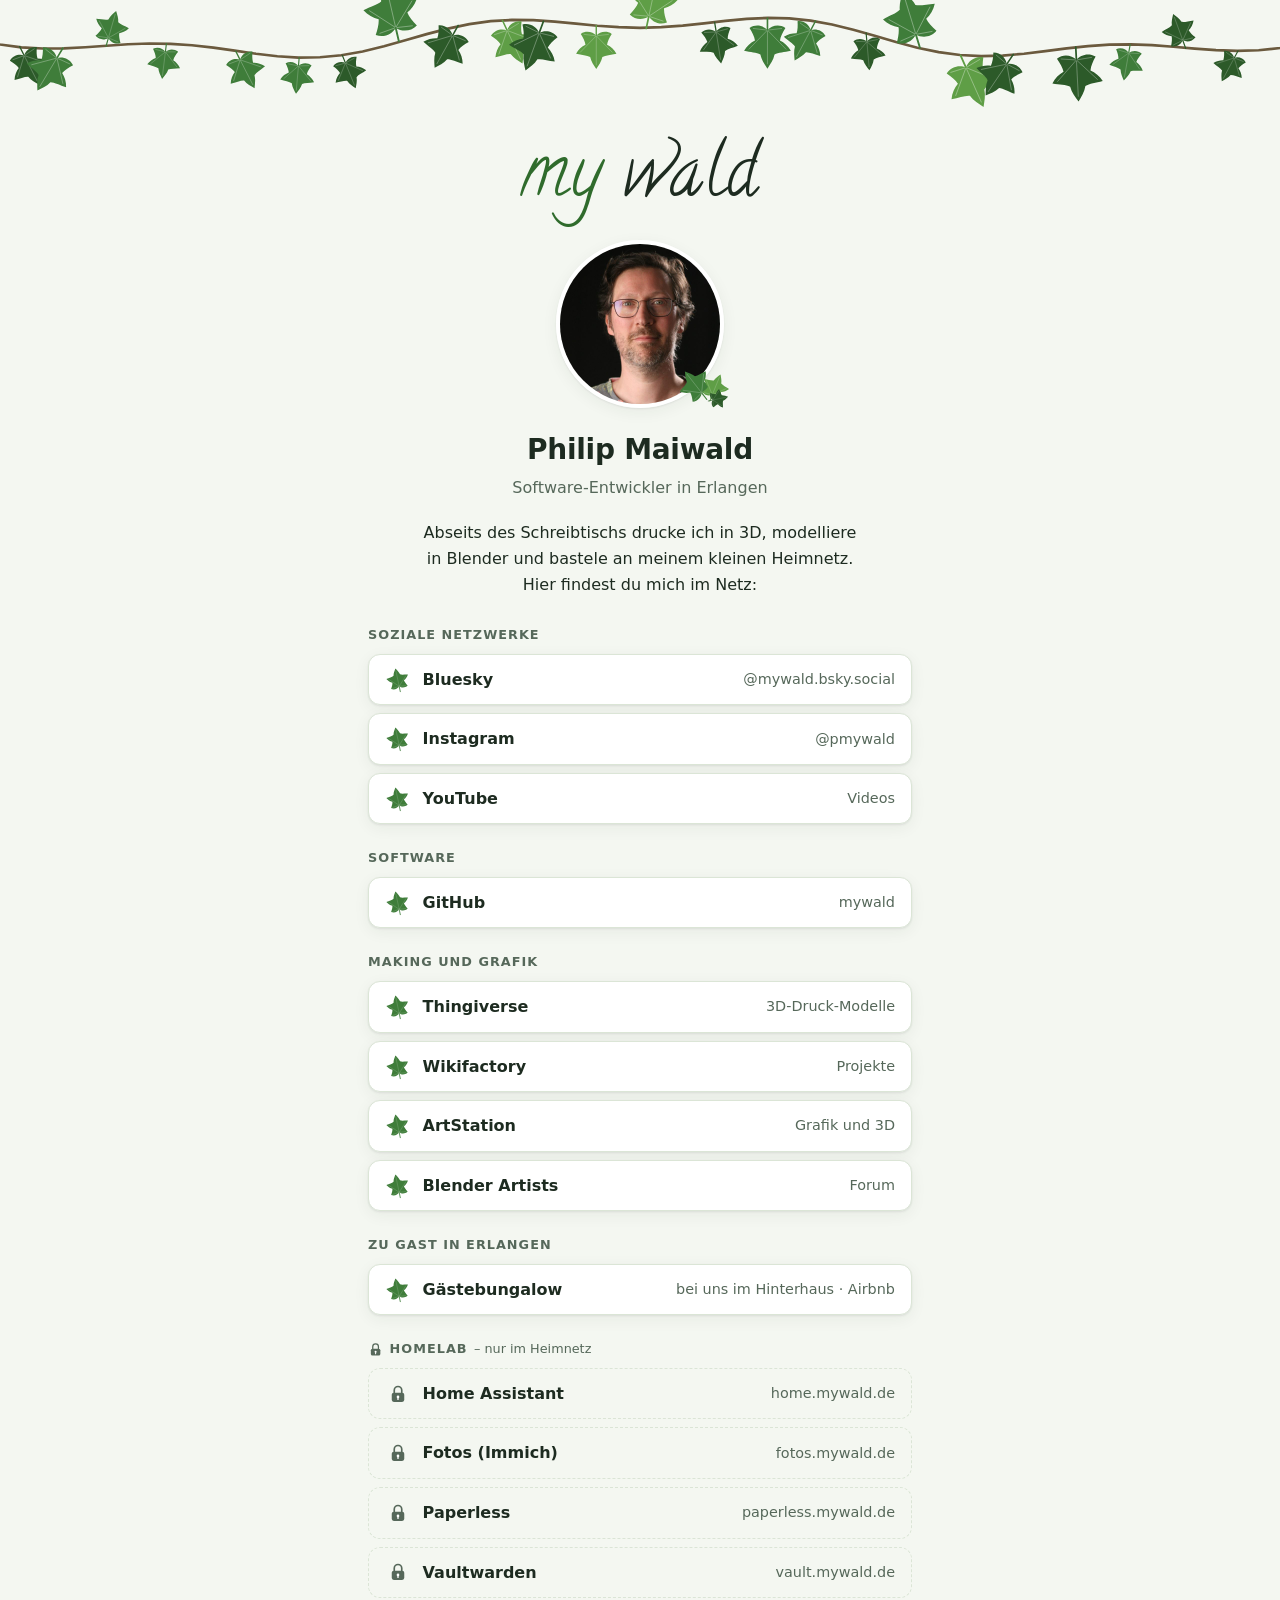
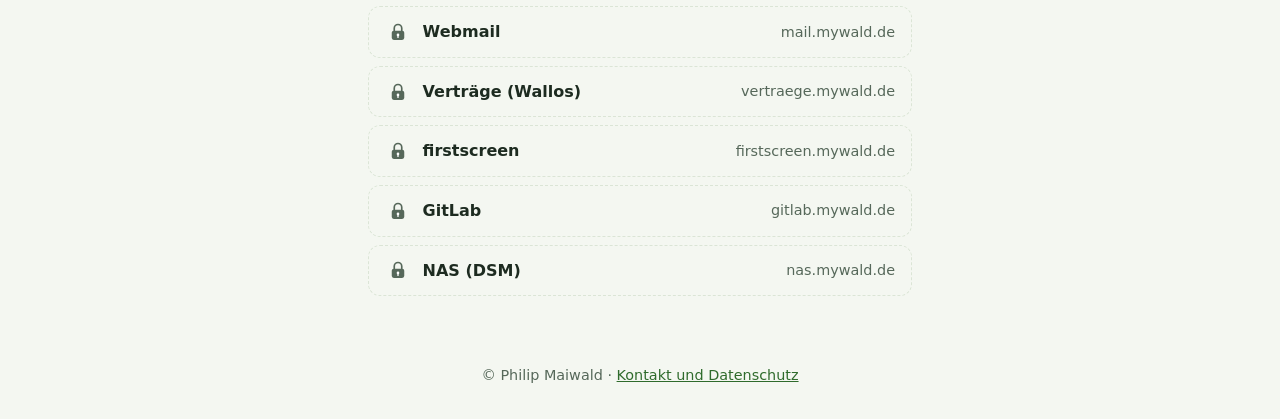
==== commit 82c86f93: "Gästebungalow und Homelab-Linksammlung Zu Gast in Erlangen: Airbnb-Gästebungalow (rooms/5505376, aus" ====
--- a/index.html
+++ b/index.html
@@ -24,6 +24,13 @@
         <path class="ader" fill="none" stroke-linecap="round"
               d="M50 76 L50 14 M50 76 L84 41 M50 76 L16 41 M50 76 L76 79 M50 76 L24 79"/>
         <path class="stiel" fill="none" stroke="currentColor" stroke-width="3" stroke-linecap="round" d="M50 76 L50 98"/>
+    </symbol>
+    <!-- Schloss für die Homelab-Links (nur im Heimnetz erreichbar) -->
+    <symbol id="schloss" viewBox="0 0 24 24">
+        <path fill="none" stroke="currentColor" stroke-width="2" stroke-linecap="round" d="M7.5 10.5V7.5a4.5 4.5 0 0 1 9 0v3"/>
+        <rect x="4.5" y="10.5" width="15" height="11" rx="2.5" fill="currentColor"/>
+        <circle cx="12" cy="15.5" r="1.6" fill="var(--karte)"/>
+        <path stroke="var(--karte)" stroke-width="1.6" stroke-linecap="round" d="M12 16.5v2"/>
     </symbol>
 </svg>
 
@@ -111,6 +118,46 @@
                 <svg class="blatt" aria-hidden="true"><use href="#efeu"/></svg>
                 <span class="name">Blender Artists</span><span class="wo">Forum</span></a></li>
         </ul>
+
+        <h2>Zu Gast in Erlangen</h2>
+        <ul>
+            <li><a href="https://www.airbnb.de/rooms/5505376">
+                <svg class="blatt" aria-hidden="true"><use href="#efeu"/></svg>
+                <span class="name">Gästebungalow</span><span class="wo">bei uns im Hinterhaus · Airbnb</span></a></li>
+        </ul>
+
+        <!-- Linksammlung für zu Hause: die Dienste sind nur im Heimnetz (bzw. per VPN) erreichbar -->
+        <h2 class="privat"><svg class="schloss-klein" aria-hidden="true"><use href="#schloss"/></svg>
+            Homelab <span class="hinweis">– nur im Heimnetz</span></h2>
+        <ul class="homelab">
+            <li><a href="https://home.mywald.de/">
+                <svg class="blatt schloss" aria-hidden="true"><use href="#schloss"/></svg>
+                <span class="name">Home Assistant</span><span class="wo">home.mywald.de</span></a></li>
+            <li><a href="https://fotos.mywald.de/">
+                <svg class="blatt schloss" aria-hidden="true"><use href="#schloss"/></svg>
+                <span class="name">Fotos (Immich)</span><span class="wo">fotos.mywald.de</span></a></li>
+            <li><a href="https://paperless.mywald.de/">
+                <svg class="blatt schloss" aria-hidden="true"><use href="#schloss"/></svg>
+                <span class="name">Paperless</span><span class="wo">paperless.mywald.de</span></a></li>
+            <li><a href="https://vault.mywald.de/">
+                <svg class="blatt schloss" aria-hidden="true"><use href="#schloss"/></svg>
+                <span class="name">Vaultwarden</span><span class="wo">vault.mywald.de</span></a></li>
+            <li><a href="https://mail.mywald.de/">
+                <svg class="blatt schloss" aria-hidden="true"><use href="#schloss"/></svg>
+                <span class="name">Webmail</span><span class="wo">mail.mywald.de</span></a></li>
+            <li><a href="https://vertraege.mywald.de/">
+                <svg class="blatt schloss" aria-hidden="true"><use href="#schloss"/></svg>
+                <span class="name">Verträge (Wallos)</span><span class="wo">vertraege.mywald.de</span></a></li>
+            <li><a href="https://firstscreen.mywald.de/">
+                <svg class="blatt schloss" aria-hidden="true"><use href="#schloss"/></svg>
+                <span class="name">firstscreen</span><span class="wo">firstscreen.mywald.de</span></a></li>
+            <li><a href="https://gitlab.mywald.de/">
+                <svg class="blatt schloss" aria-hidden="true"><use href="#schloss"/></svg>
+                <span class="name">GitLab</span><span class="wo">gitlab.mywald.de</span></a></li>
+            <li><a href="https://nas.mywald.de/">
+                <svg class="blatt schloss" aria-hidden="true"><use href="#schloss"/></svg>
+                <span class="name">NAS (DSM)</span><span class="wo">nas.mywald.de</span></a></li>
+        </ul>
     </nav>
 </main>
 
@@ -140,7 +187,8 @@
         Sicherheitsgründen, siehe
         <a href="https://docs.github.com/de/site-policy/privacy-policies/github-general-privacy-statement">Datenschutzerklärung
             von GitHub</a>.</p>
-    <p>Die Links oben führen zu anderen Diensten; dort gelten deren Datenschutzbestimmungen.</p>
+    <p>Die Links oben führen zu anderen Diensten (z. B. Airbnb, Bluesky, Instagram); dort gelten deren
+        Datenschutzbestimmungen. Die Links unter „Homelab“ sind nur in meinem eigenen Netz erreichbar.</p>
     <p>Falls du Fragen zu dieser Erklärung hast oder eine Verletzung deiner Rechte vermutest, schreib mir bitte an
         <a href="mailto:philip@mywald.de">philip@mywald.de</a>, damit ich umgehend Abhilfe schaffen kann.</p>
 </div>
--- a/css/mywald.css
+++ b/css/mywald.css
@@ -243,3 +243,17 @@
 }
 
 .dialog-close:hover { background: var(--rand); }
+
+/* Homelab: Linksammlung für zu Hause, mit Schloss statt Blatt – von außen nicht erreichbar */
+
+.links h2.privat { display: flex; align-items: center; gap: .4rem; }
+
+.schloss-klein { width: .95rem; height: .95rem; color: var(--muted); }
+
+.hinweis { text-transform: none; letter-spacing: 0; font-weight: 400; }
+
+.homelab a { background: transparent; box-shadow: none; border-style: dashed; }
+
+.links .schloss { color: var(--muted); transform: none; width: 1.25rem; height: 1.25rem; justify-self: center; }
+
+.links a:hover .schloss { color: var(--gruen); transform: none; }
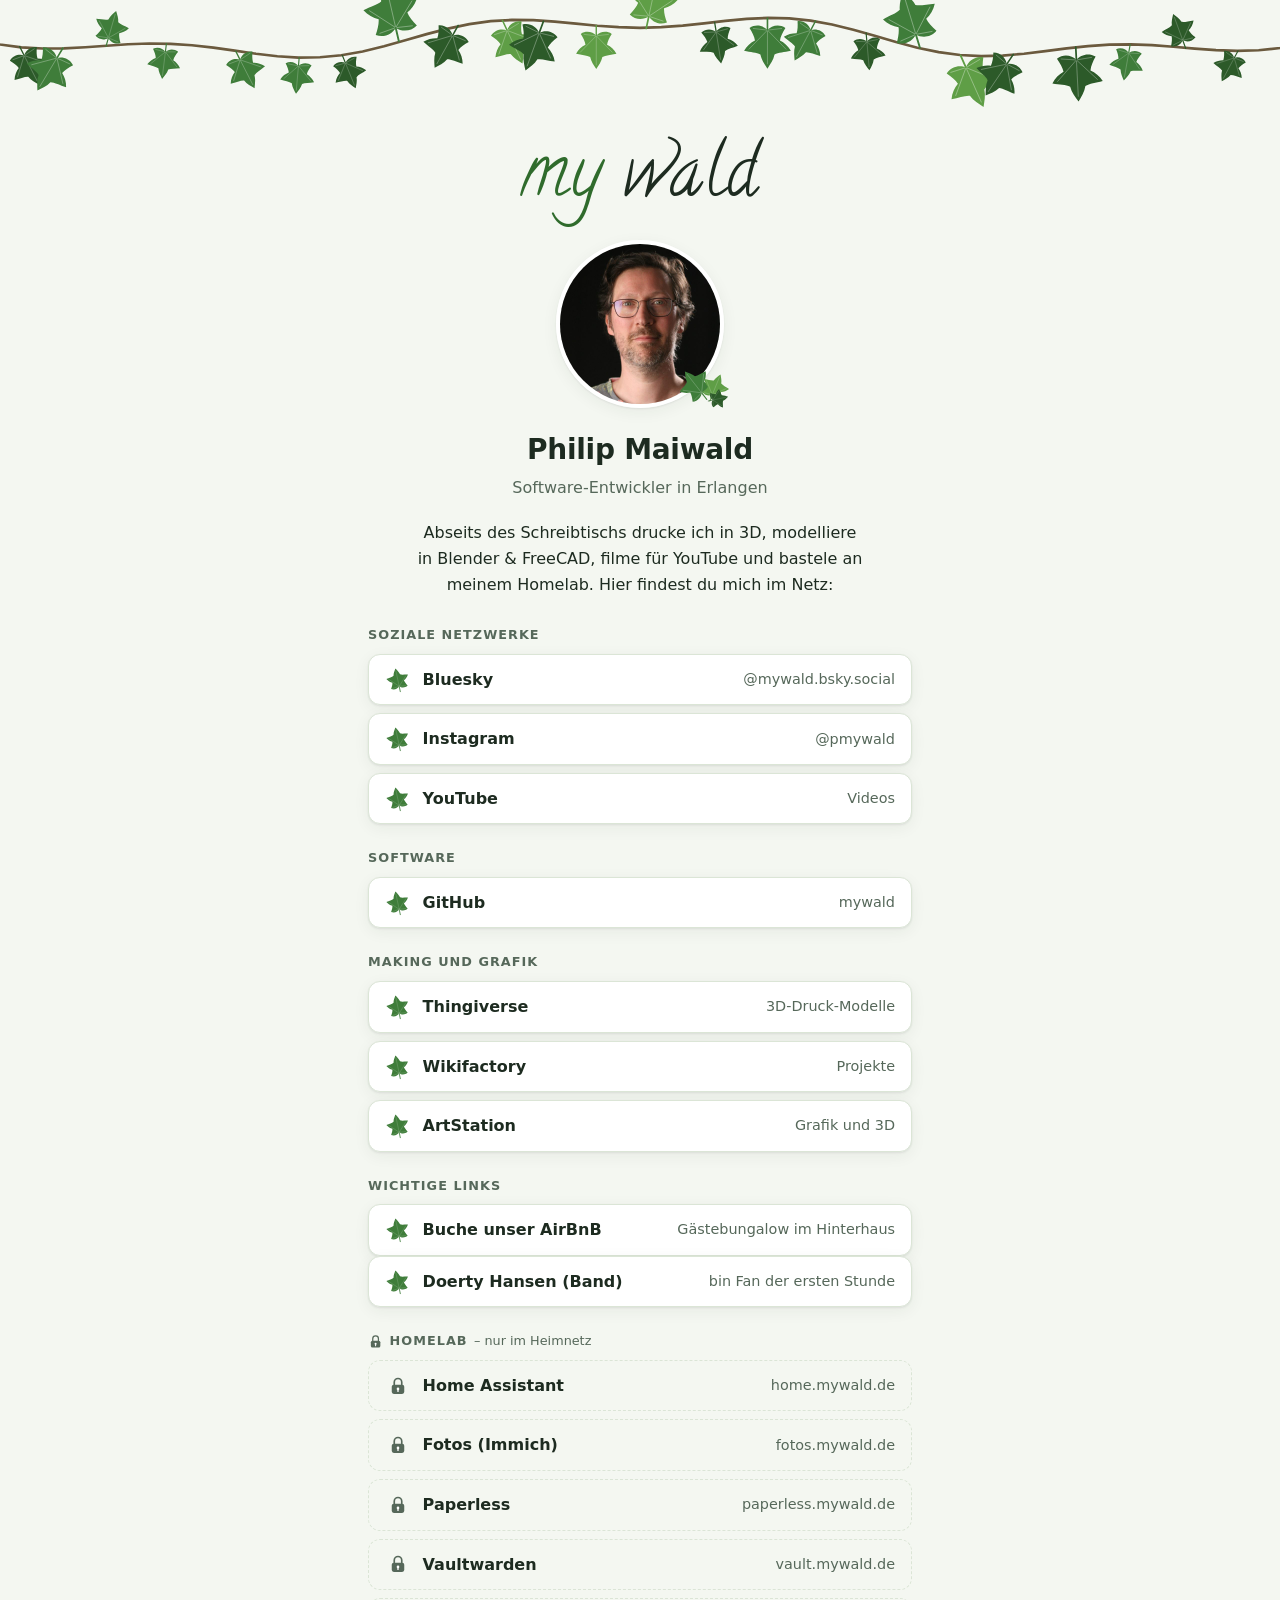
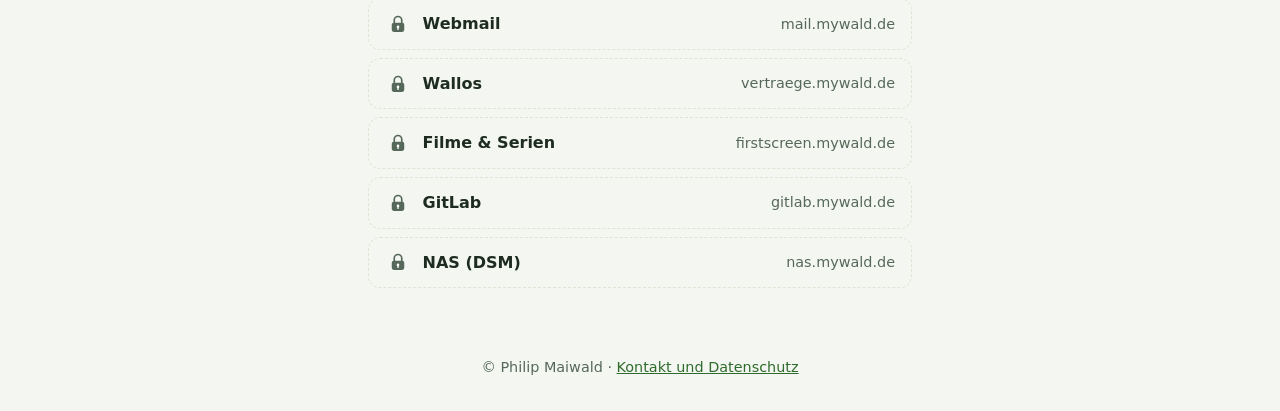
==== commit aa0273b6: "eigene texte" ====
--- a/index.html
+++ b/index.html
@@ -79,8 +79,8 @@
 
     <h1>Philip Maiwald</h1>
     <p class="rolle">Software-Entwickler in Erlangen</p>
-    <p class="intro">Abseits des Schreibtischs drucke ich in 3D, modelliere in Blender und bastele an meinem
-        kleinen Heimnetz. Hier findest du mich im Netz:</p>
+    <p class="intro">Abseits des Schreibtischs drucke ich in 3D, modelliere in Blender & FreeCAD, filme für YouTube und bastele an meinem
+        Homelab. Hier findest du mich im Netz:</p>
 
     <nav class="links" aria-label="Profile">
         <h2>Soziale Netzwerke</h2>
@@ -114,16 +114,18 @@
             <li><a href="https://www.artstation.com/artist/mywald" rel="me">
                 <svg class="blatt" aria-hidden="true"><use href="#efeu"/></svg>
                 <span class="name">ArtStation</span><span class="wo">Grafik und 3D</span></a></li>
-            <li><a href="https://blenderartists.org/u/mywald/summary" rel="me">
-                <svg class="blatt" aria-hidden="true"><use href="#efeu"/></svg>
-                <span class="name">Blender Artists</span><span class="wo">Forum</span></a></li>
         </ul>
 
-        <h2>Zu Gast in Erlangen</h2>
+        <h2>Wichtige Links</h2>
         <ul>
             <li><a href="https://www.airbnb.de/rooms/5505376">
                 <svg class="blatt" aria-hidden="true"><use href="#efeu"/></svg>
-                <span class="name">Gästebungalow</span><span class="wo">bei uns im Hinterhaus · Airbnb</span></a></li>
+                <span class="name">Buche unser AirBnB</span><span class="wo">Gästebungalow im Hinterhaus</span></a></li>
+        </ul>
+        <ul>
+            <li><a href="https://doertyhansen.de">
+                <svg class="blatt" aria-hidden="true"><use href="#efeu"/></svg>
+                <span class="name">Doerty Hansen (Band)</span><span class="wo">bin Fan der ersten Stunde</span></a></li>
         </ul>
 
         <!-- Linksammlung für zu Hause: die Dienste sind nur im Heimnetz (bzw. per VPN) erreichbar -->
@@ -147,10 +149,10 @@
                 <span class="name">Webmail</span><span class="wo">mail.mywald.de</span></a></li>
             <li><a href="https://vertraege.mywald.de/">
                 <svg class="blatt schloss" aria-hidden="true"><use href="#schloss"/></svg>
-                <span class="name">Verträge (Wallos)</span><span class="wo">vertraege.mywald.de</span></a></li>
+                <span class="name">Wallos</span><span class="wo">vertraege.mywald.de</span></a></li>
             <li><a href="https://firstscreen.mywald.de/">
                 <svg class="blatt schloss" aria-hidden="true"><use href="#schloss"/></svg>
-                <span class="name">firstscreen</span><span class="wo">firstscreen.mywald.de</span></a></li>
+                <span class="name">Filme & Serien</span><span class="wo">firstscreen.mywald.de</span></a></li>
             <li><a href="https://gitlab.mywald.de/">
                 <svg class="blatt schloss" aria-hidden="true"><use href="#schloss"/></svg>
                 <span class="name">GitLab</span><span class="wo">gitlab.mywald.de</span></a></li>
@@ -171,13 +173,13 @@
     <button class="dialog-close" type="button" popovertarget="kontakt" popovertargetaction="hide"
             aria-label="Schließen">×</button>
     <h2 id="kontakt-titel">Kontakt</h2>
-    <p>Das ist meine private Seite – ohne Werbung und ohne geschäftlichen Zweck. Du erreichst mich per E-Mail an
+    <p>Das ist meine private Seite ohne Werbung und ohne geschäftlichen Zweck. Du erreichst mich per E-Mail an
         <a href="mailto:philip@mywald.de">philip@mywald.de</a>.</p>
 
     <h2>Datenschutzerklärung</h2>
     <p>Diese Webseite ist ohne Registrierung zugänglich. Ich verwende keine Cookies und keine Analyse-Software;
         Schrift und Bilder liegen auf dieser Seite selbst, es werden keine Inhalte von anderen Servern nachgeladen.
-        Daher werden nur folgende Daten von dir an meinen Provider übermittelt: deine IP-Adresse, der verwendete
+        Es werden folgende Daten von dir an meinen Provider übermittelt: deine IP-Adresse, der verwendete
         Browser (Version, Betriebssystem), die eingestellte bevorzugte Sprache, die Uhrzeit des Besuchs und von welcher
         Seite du über einen Link zu dieser Seite gefolgt bist. Diese Daten werden aus technischen Gründen an alle
         Webseiten gesendet, die du besuchst. Um daraus Rückschlüsse auf deine Identität zu ziehen, sind weitere
@@ -187,7 +189,7 @@
         Sicherheitsgründen, siehe
         <a href="https://docs.github.com/de/site-policy/privacy-policies/github-general-privacy-statement">Datenschutzerklärung
             von GitHub</a>.</p>
-    <p>Die Links oben führen zu anderen Diensten (z. B. Airbnb, Bluesky, Instagram); dort gelten deren
+    <p>Die Links der Seite führen zu anderen Diensten (z. B. Airbnb, Bluesky, Instagram); dort gelten deren
         Datenschutzbestimmungen. Die Links unter „Homelab“ sind nur in meinem eigenen Netz erreichbar.</p>
     <p>Falls du Fragen zu dieser Erklärung hast oder eine Verletzung deiner Rechte vermutest, schreib mir bitte an
         <a href="mailto:philip@mywald.de">philip@mywald.de</a>, damit ich umgehend Abhilfe schaffen kann.</p>
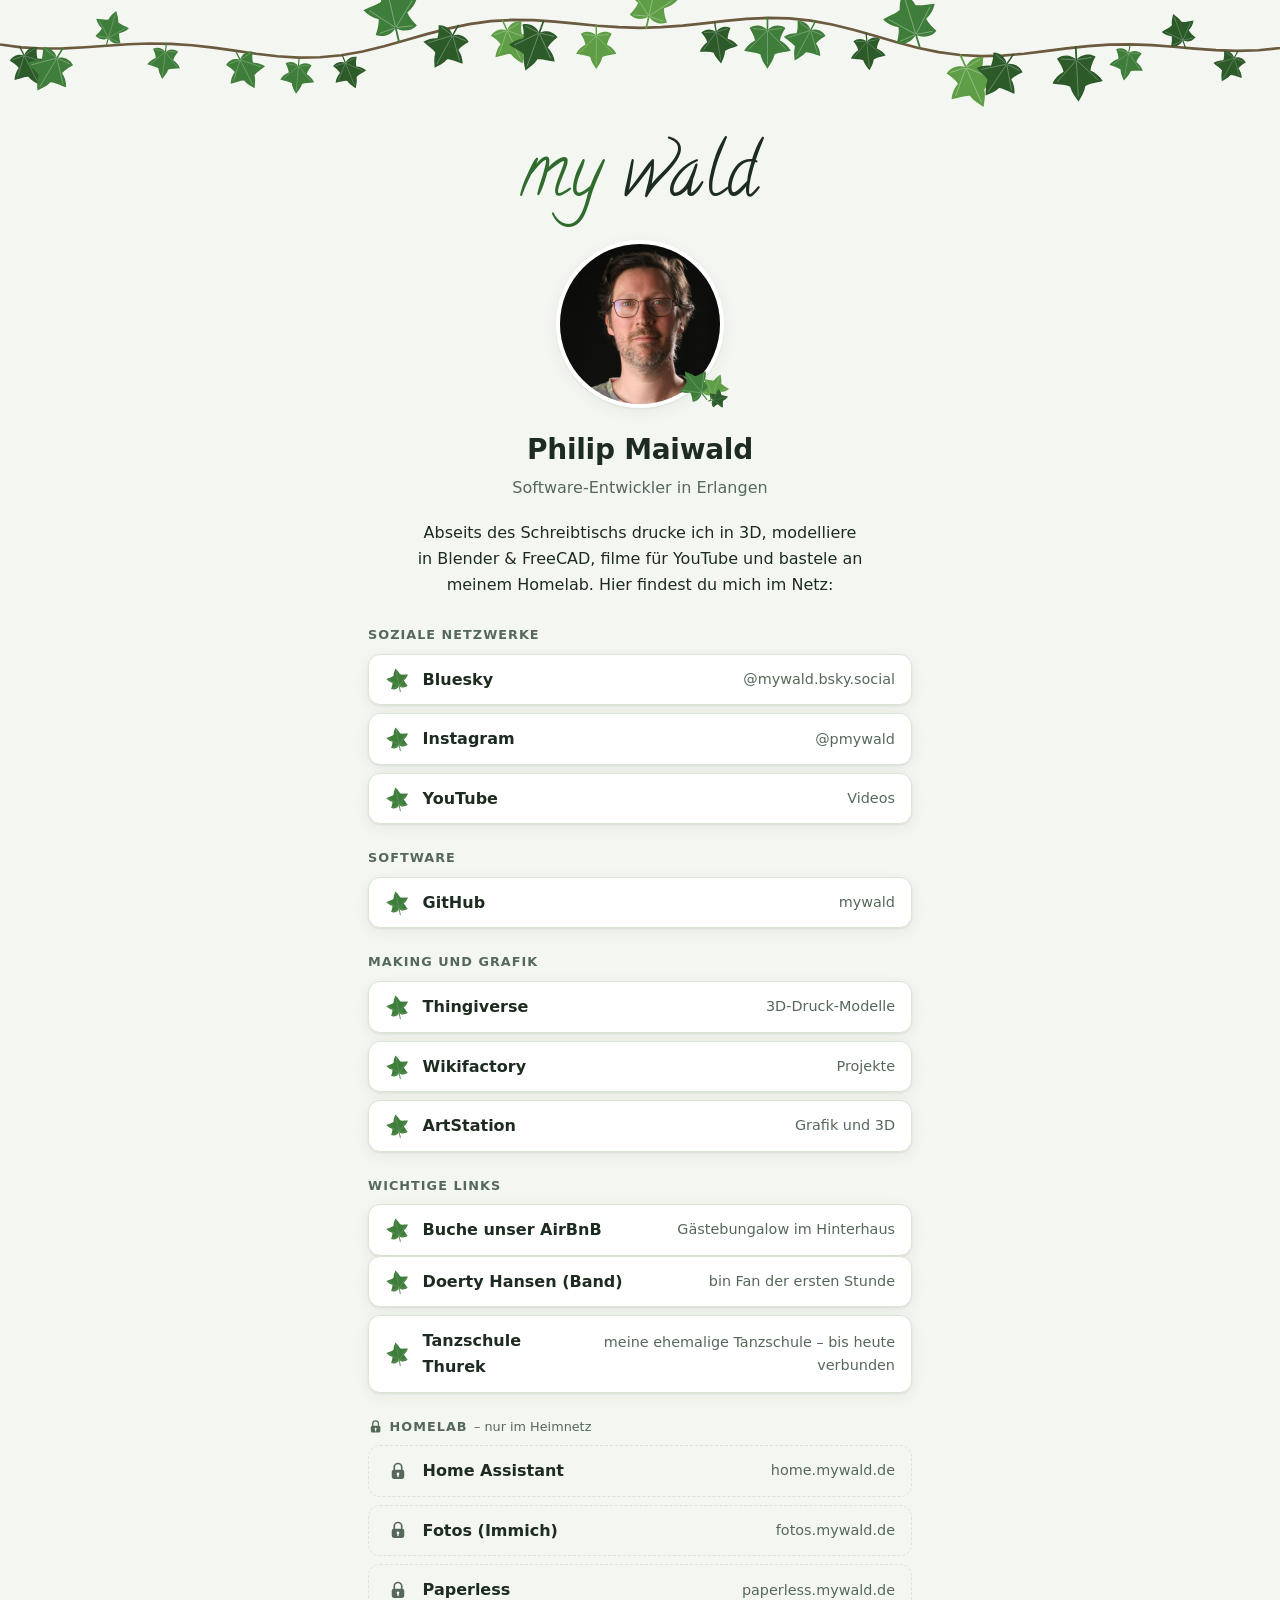
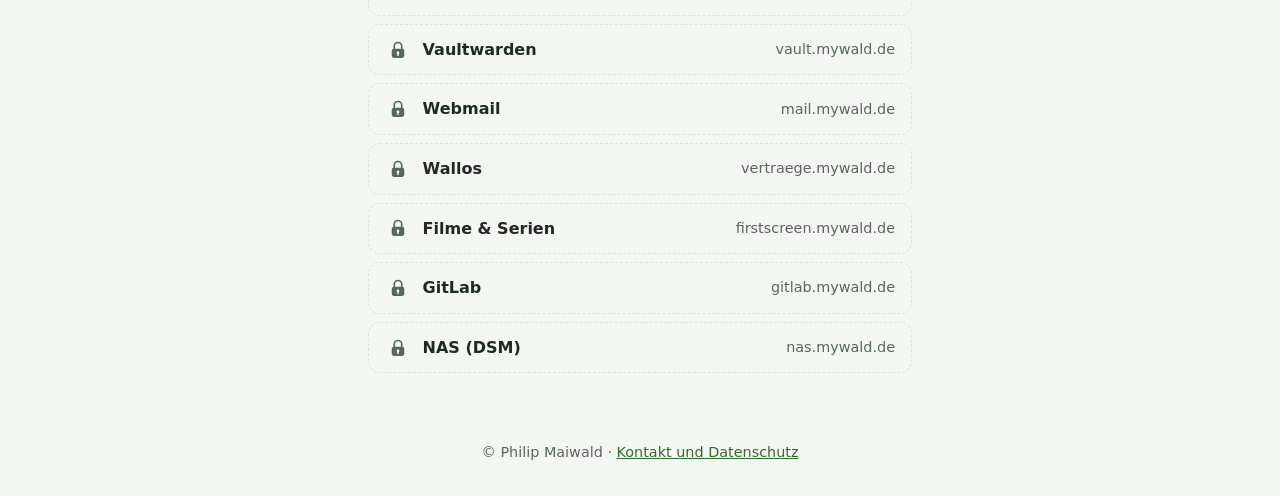
==== commit 2f754992: "Link zur Tanzschule Thurek Co-Authored-By: Claude Opus 5.5 <noreply@anthropic.com>" ====
--- a/index.html
+++ b/index.html
@@ -85,78 +85,81 @@
     <nav class="links" aria-label="Profile">
         <h2>Soziale Netzwerke</h2>
         <ul>
-            <li><a href="https://bsky.app/profile/mywald.bsky.social" rel="me">
+            <li><a href="https://bsky.app/profile/mywald.bsky.social" rel="me noopener" target="_blank">
                 <svg class="blatt" aria-hidden="true"><use href="#efeu"/></svg>
                 <span class="name">Bluesky</span><span class="wo">@mywald.bsky.social</span></a></li>
-            <li><a href="https://www.instagram.com/pmywald/" rel="me">
+            <li><a href="https://www.instagram.com/pmywald/" rel="me noopener" target="_blank">
                 <svg class="blatt" aria-hidden="true"><use href="#efeu"/></svg>
                 <span class="name">Instagram</span><span class="wo">@pmywald</span></a></li>
-            <li><a href="https://www.youtube.com/channel/UCD4vo0VZ3nYKXbPnwBjCF8A" rel="me">
+            <li><a href="https://www.youtube.com/channel/UCD4vo0VZ3nYKXbPnwBjCF8A" rel="me noopener" target="_blank">
                 <svg class="blatt" aria-hidden="true"><use href="#efeu"/></svg>
                 <span class="name">YouTube</span><span class="wo">Videos</span></a></li>
         </ul>
 
         <h2>Software</h2>
         <ul>
-            <li><a href="https://github.com/mywald" rel="me">
+            <li><a href="https://github.com/mywald" rel="me noopener" target="_blank">
                 <svg class="blatt" aria-hidden="true"><use href="#efeu"/></svg>
                 <span class="name">GitHub</span><span class="wo">mywald</span></a></li>
         </ul>
 
         <h2>Making und Grafik</h2>
         <ul>
-            <li><a href="https://www.thingiverse.com/mywald/designs" rel="me">
+            <li><a href="https://www.thingiverse.com/mywald/designs" rel="me noopener" target="_blank">
                 <svg class="blatt" aria-hidden="true"><use href="#efeu"/></svg>
                 <span class="name">Thingiverse</span><span class="wo">3D-Druck-Modelle</span></a></li>
-            <li><a href="https://wikifactory.com/@mywald/" rel="me">
+            <li><a href="https://wikifactory.com/@mywald/" rel="me noopener" target="_blank">
                 <svg class="blatt" aria-hidden="true"><use href="#efeu"/></svg>
                 <span class="name">Wikifactory</span><span class="wo">Projekte</span></a></li>
-            <li><a href="https://www.artstation.com/artist/mywald" rel="me">
+            <li><a href="https://www.artstation.com/artist/mywald" rel="me noopener" target="_blank">
                 <svg class="blatt" aria-hidden="true"><use href="#efeu"/></svg>
                 <span class="name">ArtStation</span><span class="wo">Grafik und 3D</span></a></li>
         </ul>
 
         <h2>Wichtige Links</h2>
         <ul>
-            <li><a href="https://www.airbnb.de/rooms/5505376">
+            <li><a href="https://www.airbnb.de/rooms/5505376" rel="noopener" target="_blank">
                 <svg class="blatt" aria-hidden="true"><use href="#efeu"/></svg>
                 <span class="name">Buche unser AirBnB</span><span class="wo">Gästebungalow im Hinterhaus</span></a></li>
         </ul>
         <ul>
-            <li><a href="https://doertyhansen.de">
+            <li><a href="https://doertyhansen.de" rel="noopener" target="_blank">
                 <svg class="blatt" aria-hidden="true"><use href="#efeu"/></svg>
                 <span class="name">Doerty Hansen (Band)</span><span class="wo">bin Fan der ersten Stunde</span></a></li>
+            <li><a href="https://www.thurek.de" rel="noopener" target="_blank">
+                <svg class="blatt" aria-hidden="true"><use href="#efeu"/></svg>
+                <span class="name">Tanzschule Thurek</span><span class="wo">meine ehemalige Tanzschule – bis heute verbunden</span></a></li>
         </ul>
 
         <!-- Linksammlung für zu Hause: die Dienste sind nur im Heimnetz (bzw. per VPN) erreichbar -->
         <h2 class="privat"><svg class="schloss-klein" aria-hidden="true"><use href="#schloss"/></svg>
             Homelab <span class="hinweis">– nur im Heimnetz</span></h2>
         <ul class="homelab">
-            <li><a href="https://home.mywald.de/">
+            <li><a href="https://home.mywald.de/" rel="noopener" target="_blank">
                 <svg class="blatt schloss" aria-hidden="true"><use href="#schloss"/></svg>
                 <span class="name">Home Assistant</span><span class="wo">home.mywald.de</span></a></li>
-            <li><a href="https://fotos.mywald.de/">
+            <li><a href="https://fotos.mywald.de/" rel="noopener" target="_blank">
                 <svg class="blatt schloss" aria-hidden="true"><use href="#schloss"/></svg>
                 <span class="name">Fotos (Immich)</span><span class="wo">fotos.mywald.de</span></a></li>
-            <li><a href="https://paperless.mywald.de/">
+            <li><a href="https://paperless.mywald.de/" rel="noopener" target="_blank">
                 <svg class="blatt schloss" aria-hidden="true"><use href="#schloss"/></svg>
                 <span class="name">Paperless</span><span class="wo">paperless.mywald.de</span></a></li>
-            <li><a href="https://vault.mywald.de/">
+            <li><a href="https://vault.mywald.de/" rel="noopener" target="_blank">
                 <svg class="blatt schloss" aria-hidden="true"><use href="#schloss"/></svg>
                 <span class="name">Vaultwarden</span><span class="wo">vault.mywald.de</span></a></li>
-            <li><a href="https://mail.mywald.de/">
+            <li><a href="https://mail.mywald.de/" rel="noopener" target="_blank">
                 <svg class="blatt schloss" aria-hidden="true"><use href="#schloss"/></svg>
                 <span class="name">Webmail</span><span class="wo">mail.mywald.de</span></a></li>
-            <li><a href="https://vertraege.mywald.de/">
+            <li><a href="https://vertraege.mywald.de/" rel="noopener" target="_blank">
                 <svg class="blatt schloss" aria-hidden="true"><use href="#schloss"/></svg>
                 <span class="name">Wallos</span><span class="wo">vertraege.mywald.de</span></a></li>
-            <li><a href="https://firstscreen.mywald.de/">
+            <li><a href="https://firstscreen.mywald.de/" rel="noopener" target="_blank">
                 <svg class="blatt schloss" aria-hidden="true"><use href="#schloss"/></svg>
                 <span class="name">Filme & Serien</span><span class="wo">firstscreen.mywald.de</span></a></li>
-            <li><a href="https://gitlab.mywald.de/">
+            <li><a href="https://gitlab.mywald.de/" rel="noopener" target="_blank">
                 <svg class="blatt schloss" aria-hidden="true"><use href="#schloss"/></svg>
                 <span class="name">GitLab</span><span class="wo">gitlab.mywald.de</span></a></li>
-            <li><a href="https://nas.mywald.de/">
+            <li><a href="https://nas.mywald.de/" rel="noopener" target="_blank">
                 <svg class="blatt schloss" aria-hidden="true"><use href="#schloss"/></svg>
                 <span class="name">NAS (DSM)</span><span class="wo">nas.mywald.de</span></a></li>
         </ul>
@@ -174,7 +177,7 @@
             aria-label="Schließen">×</button>
     <h2 id="kontakt-titel">Kontakt</h2>
     <p>Das ist meine private Seite ohne Werbung und ohne geschäftlichen Zweck. Du erreichst mich per E-Mail an
-        <a href="mailto:philip@mywald.de">philip@mywald.de</a>.</p>
+        <a href="mailto:philip.maiwald@web.de">philip.maiwald@web.de</a>.</p>
 
     <h2>Datenschutzerklärung</h2>
     <p>Diese Webseite ist ohne Registrierung zugänglich. Ich verwende keine Cookies und keine Analyse-Software;
@@ -187,12 +190,12 @@
         Daten für einige Zeit in Logdateien protokolliert.</p>
     <p>Mein Provider ist GitHub Pages (GitHub Inc., USA); er erhält diese Daten und speichert die IP-Adresse aus
         Sicherheitsgründen, siehe
-        <a href="https://docs.github.com/de/site-policy/privacy-policies/github-general-privacy-statement">Datenschutzerklärung
+        <a href="https://docs.github.com/de/site-policy/privacy-policies/github-general-privacy-statement" rel="noopener" target="_blank">Datenschutzerklärung
             von GitHub</a>.</p>
     <p>Die Links der Seite führen zu anderen Diensten (z. B. Airbnb, Bluesky, Instagram); dort gelten deren
         Datenschutzbestimmungen. Die Links unter „Homelab“ sind nur in meinem eigenen Netz erreichbar.</p>
     <p>Falls du Fragen zu dieser Erklärung hast oder eine Verletzung deiner Rechte vermutest, schreib mir bitte an
-        <a href="mailto:philip@mywald.de">philip@mywald.de</a>, damit ich umgehend Abhilfe schaffen kann.</p>
+        <a href="mailto:philip.maiwald@web.de">philip.maiwald@web.de</a>, damit ich umgehend Abhilfe schaffen kann.</p>
 </div>
 
 </body>
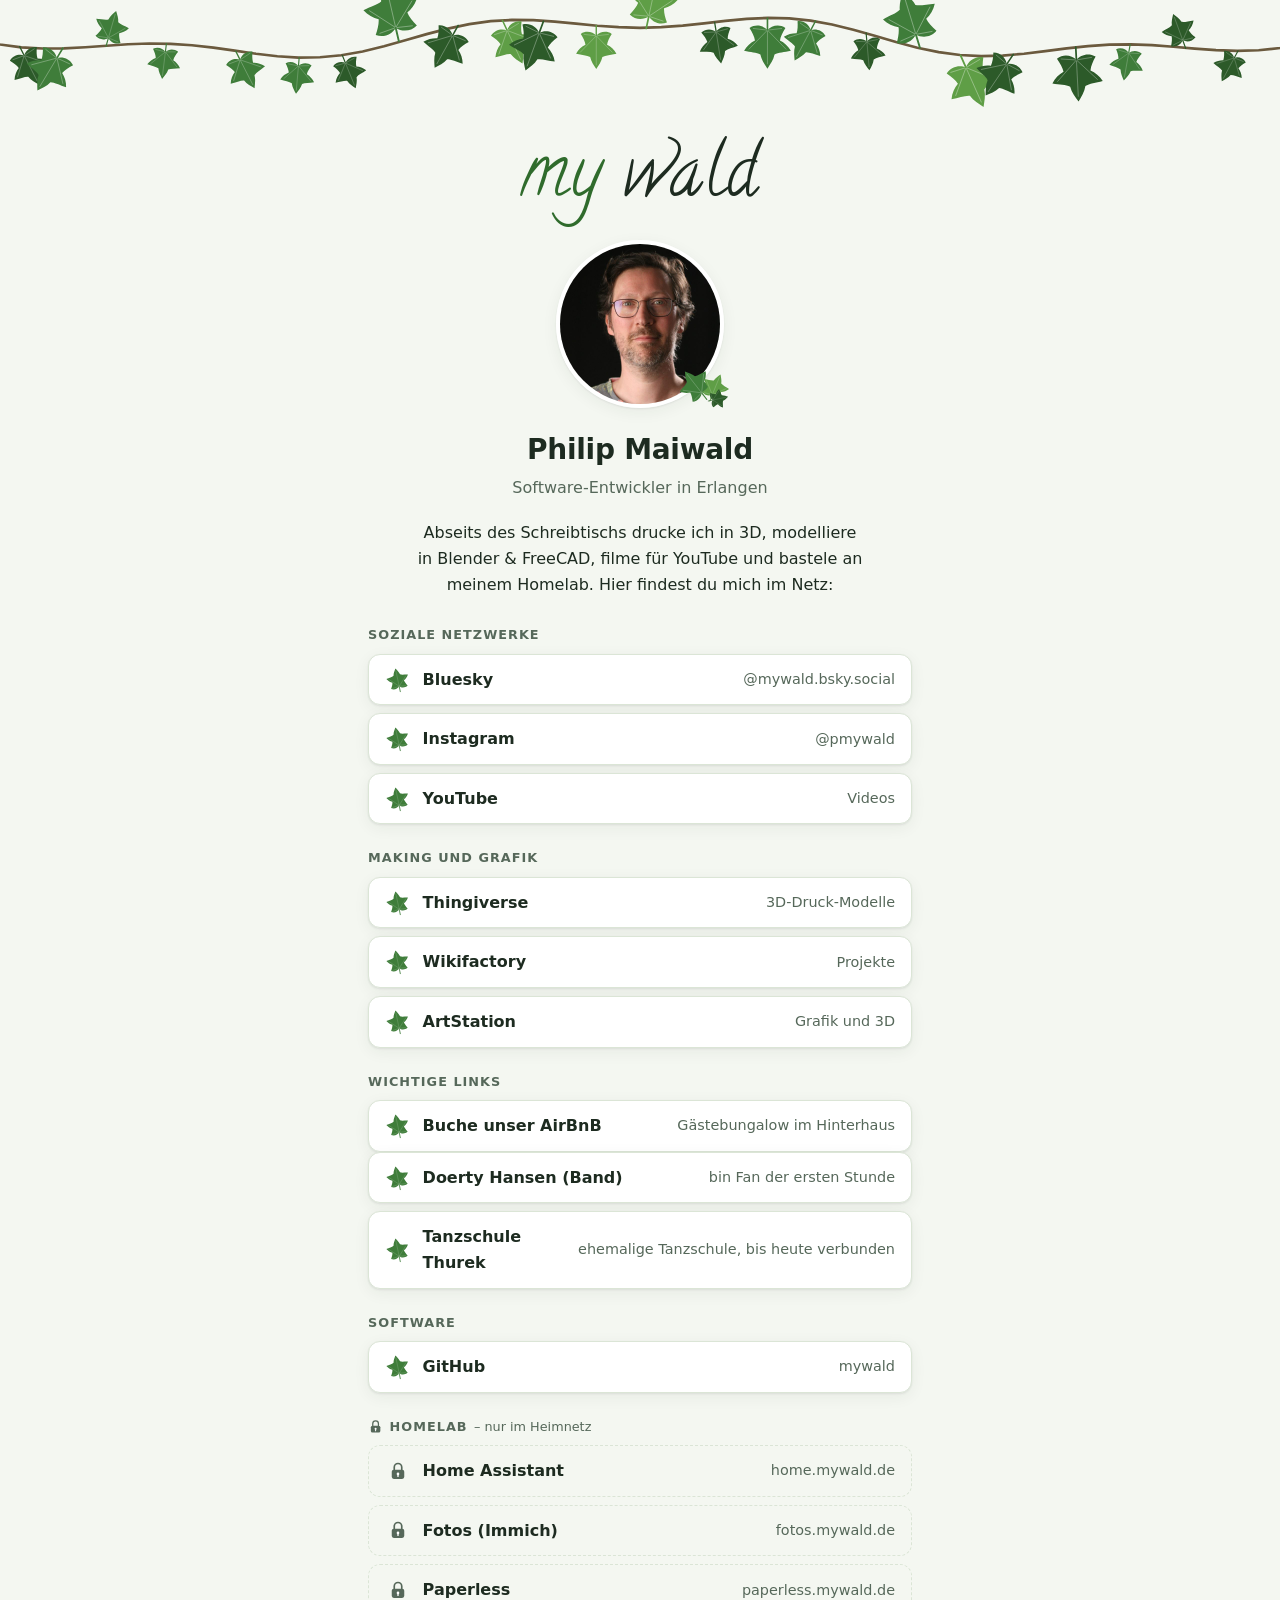
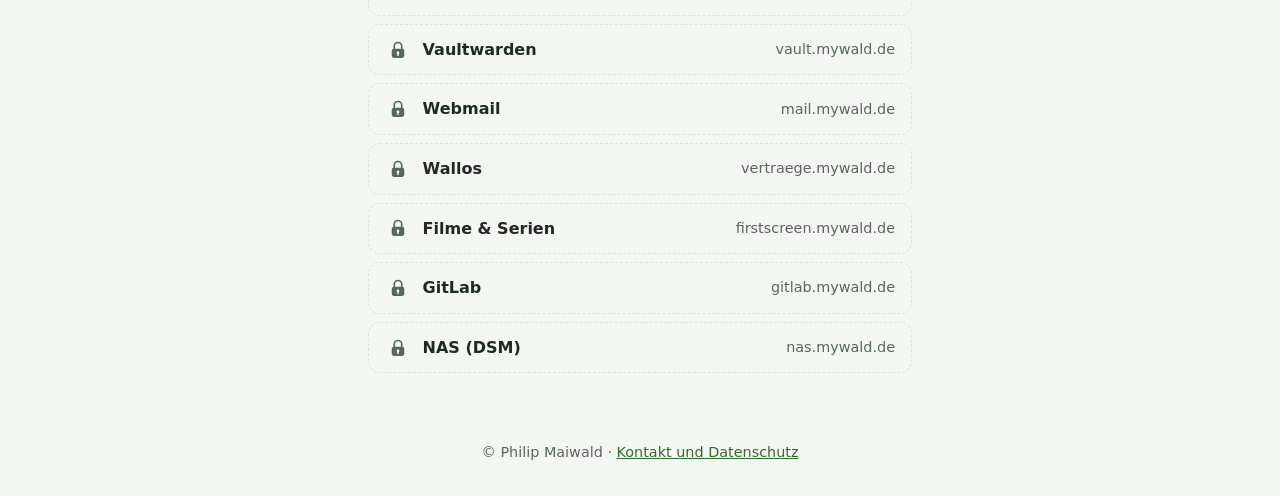
==== commit cdbb3345: "link reihenfolge + texte" ====
--- a/index.html
+++ b/index.html
@@ -96,13 +96,6 @@
                 <span class="name">YouTube</span><span class="wo">Videos</span></a></li>
         </ul>
 
-        <h2>Software</h2>
-        <ul>
-            <li><a href="https://github.com/mywald" rel="me noopener" target="_blank">
-                <svg class="blatt" aria-hidden="true"><use href="#efeu"/></svg>
-                <span class="name">GitHub</span><span class="wo">mywald</span></a></li>
-        </ul>
-
         <h2>Making und Grafik</h2>
         <ul>
             <li><a href="https://www.thingiverse.com/mywald/designs" rel="me noopener" target="_blank">
@@ -128,9 +121,16 @@
                 <span class="name">Doerty Hansen (Band)</span><span class="wo">bin Fan der ersten Stunde</span></a></li>
             <li><a href="https://www.thurek.de" rel="noopener" target="_blank">
                 <svg class="blatt" aria-hidden="true"><use href="#efeu"/></svg>
-                <span class="name">Tanzschule Thurek</span><span class="wo">meine ehemalige Tanzschule – bis heute verbunden</span></a></li>
-        </ul>
-
+                <span class="name">Tanzschule Thurek</span><span class="wo">ehemalige Tanzschule, bis heute verbunden</span></a></li>
+        </ul>
+
+        <h2>Software</h2>
+        <ul>
+            <li><a href="https://github.com/mywald" rel="me noopener" target="_blank">
+                <svg class="blatt" aria-hidden="true"><use href="#efeu"/></svg>
+                <span class="name">GitHub</span><span class="wo">mywald</span></a></li>
+        </ul>
+        
         <!-- Linksammlung für zu Hause: die Dienste sind nur im Heimnetz (bzw. per VPN) erreichbar -->
         <h2 class="privat"><svg class="schloss-klein" aria-hidden="true"><use href="#schloss"/></svg>
             Homelab <span class="hinweis">– nur im Heimnetz</span></h2>
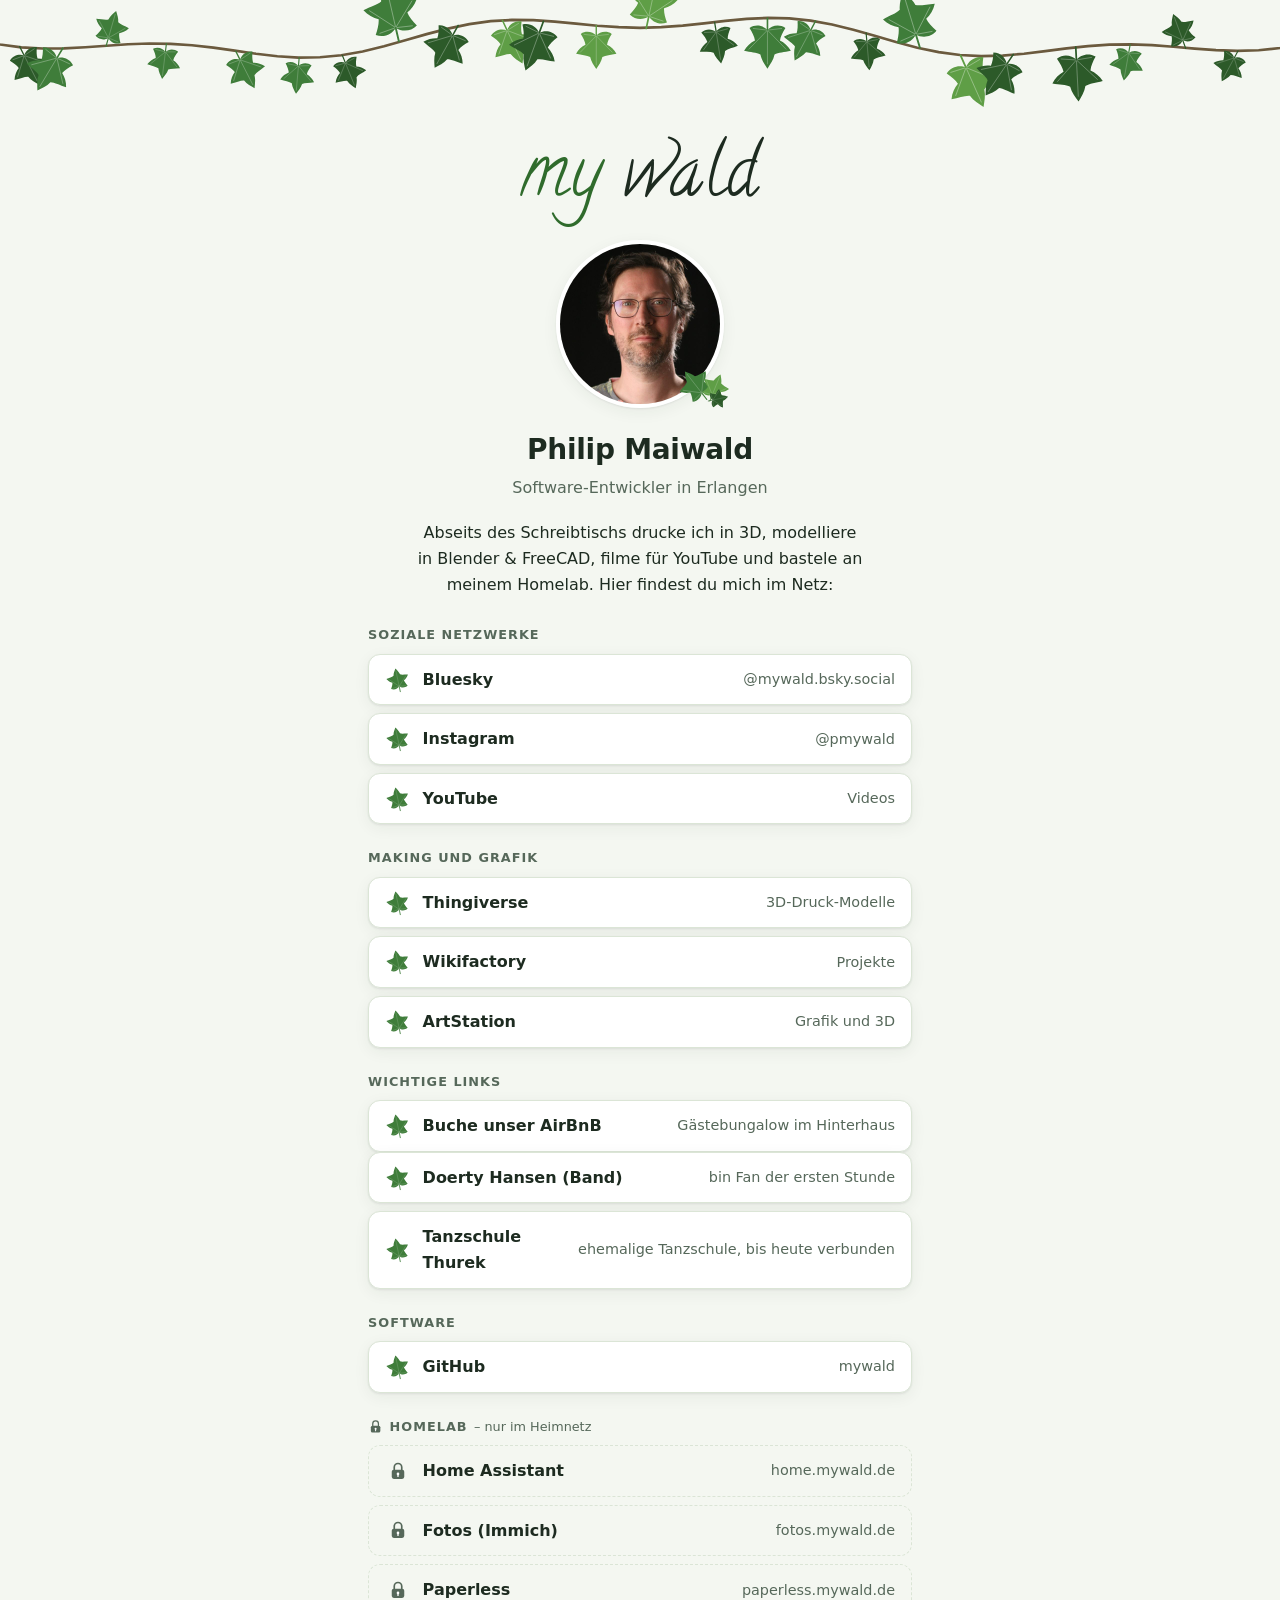
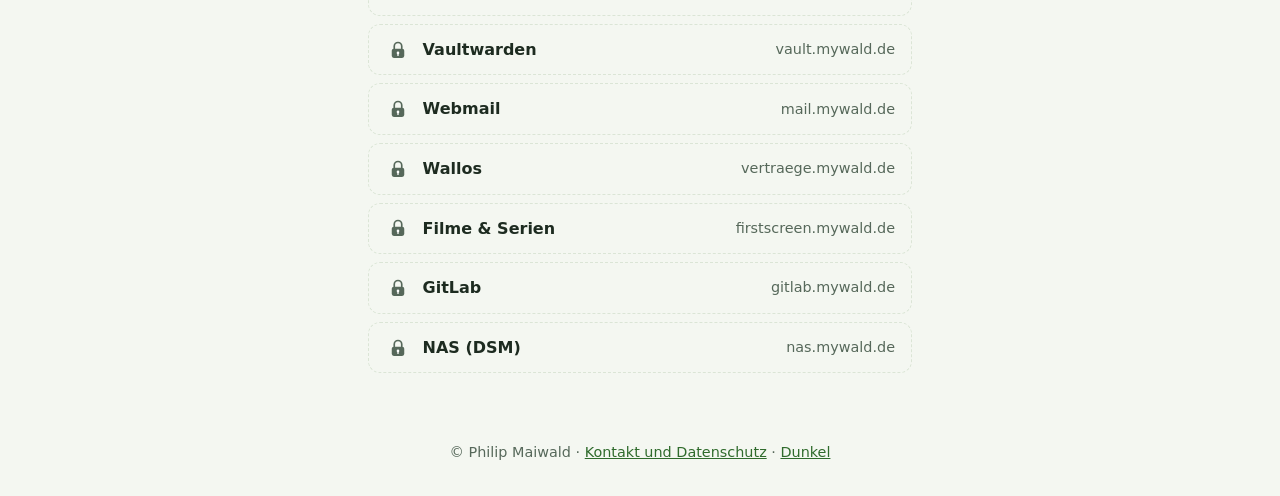
==== commit 835a9826: "Umschalter hell/dunkel in der Fußzeile Startet wie bisher mit der Einstellung des Systems; die Check" ====
--- a/index.html
+++ b/index.html
@@ -168,7 +168,9 @@
 
 <footer class="fuss">
     <p>© Philip Maiwald ·
-        <button class="link" type="button" popovertarget="kontakt">Kontakt und Datenschutz</button></p>
+        <button class="link" type="button" popovertarget="kontakt">Kontakt und Datenschutz</button> ·
+        <label class="modus"><input type="checkbox" id="modus"><span class="zu-dunkel">Dunkel</span><span
+                class="zu-hell">Hell</span></label></p>
 </footer>
 
 <!-- Ohne JavaScript: popover öffnet und schließt der Browser selbst (auch per Esc oder Klick daneben) -->
--- a/css/mywald.css
+++ b/css/mywald.css
@@ -1,5 +1,5 @@
 /* mywald.de – Visitenkarte. Kein Framework, kein JavaScript.
-   Farben oben als Variablen, Dunkelmodus folgt der Einstellung des Systems. */
+   Farben oben als Variablen, hell/dunkel nach System oder Umschalter in der Fußzeile. */
 
 @font-face {
     font-family: "Calligraffiti";
@@ -9,36 +9,22 @@
 }
 
 :root {
+    /* hell oder dunkel nach color-scheme: folgt dem System, außer der Umschalter unten
+       in der Fußzeile kehrt es um; light-dark(hell, dunkel) wählt dann die Farbe */
     color-scheme: light dark;
-    --bg: #f4f7f1;
-    --fg: #1d2b20;
-    --muted: #56685a;
-    --karte: #ffffff;
-    --rand: #dbe5d6;
-    --gruen: #2f6b2c;
-    --blatt-a: #3f7d3a;
-    --blatt-b: #5f9e46;
-    --blatt-c: #2c5a29;
-    --ader: rgb(255 255 255 / .35);
-    --ranke: #6b5a3e;
-    --schatten: 0 1px 2px rgb(29 43 32 / .08), 0 4px 16px rgb(29 43 32 / .06);
-}
-
-@media (prefers-color-scheme: dark) {
-    :root {
-        --bg: #0e1712;
-        --fg: #e4ede4;
-        --muted: #9db2a1;
-        --karte: #16231b;
-        --rand: #243629;
-        --gruen: #8cc26b;
-        --blatt-a: #5c9e46;
-        --blatt-b: #82b964;
-        --blatt-c: #3c7633;
-        --ader: rgb(255 255 255 / .28);
-        --ranke: #8a7655;
-        --schatten: 0 1px 2px rgb(0 0 0 / .3), 0 4px 16px rgb(0 0 0 / .25);
-    }
+    --bg: light-dark(#f4f7f1, #0e1712);
+    --fg: light-dark(#1d2b20, #e4ede4);
+    --muted: light-dark(#56685a, #9db2a1);
+    --karte: light-dark(#ffffff, #16231b);
+    --rand: light-dark(#dbe5d6, #243629);
+    --gruen: light-dark(#2f6b2c, #8cc26b);
+    --blatt-a: light-dark(#3f7d3a, #5c9e46);
+    --blatt-b: light-dark(#5f9e46, #82b964);
+    --blatt-c: light-dark(#2c5a29, #3c7633);
+    --ader: light-dark(rgb(255 255 255 / .35), rgb(255 255 255 / .28));
+    --ranke: light-dark(#6b5a3e, #8a7655);
+    --schatten: 0 1px 2px light-dark(rgb(29 43 32 / .08), rgb(0 0 0 / .3)),
+                0 4px 16px light-dark(rgb(29 43 32 / .06), rgb(0 0 0 / .25));
 }
 
 *, *::before, *::after { box-sizing: border-box; }
@@ -197,7 +183,7 @@
 
 .fuss p { margin: 0; }
 
-button.link {
+button.link, .modus {
     padding: 0;
     border: 0;
     background: none;
@@ -205,6 +191,26 @@
     font: inherit;
     text-decoration: underline;
     cursor: pointer;
+}
+
+/* Umschalter hell/dunkel: ohne JavaScript eine Checkbox, die die Systemeinstellung umkehrt
+   (:has). Sie zeigt, wohin sie schaltet. Gemerkt wird die Wahl nicht, beim nächsten Besuch
+   gilt wieder das System. */
+
+.modus input { position: absolute; opacity: 0; width: 1px; height: 1px; margin: 0; }
+.modus:has(:focus-visible) { outline: 3px solid var(--gruen); outline-offset: 3px; border-radius: 4px; }
+.modus .zu-hell { display: none; }
+
+@media (prefers-color-scheme: light) {
+    :root:has(#modus:checked) { color-scheme: dark; }
+    .modus:has(:checked) .zu-dunkel { display: none; }
+    .modus:has(:checked) .zu-hell { display: inline; }
+}
+
+@media (prefers-color-scheme: dark) {
+    :root:has(#modus:checked) { color-scheme: light; }
+    .modus:not(:has(:checked)) .zu-dunkel { display: none; }
+    .modus:not(:has(:checked)) .zu-hell { display: inline; }
 }
 
 /* Kontakt und Datenschutz (popover) */
